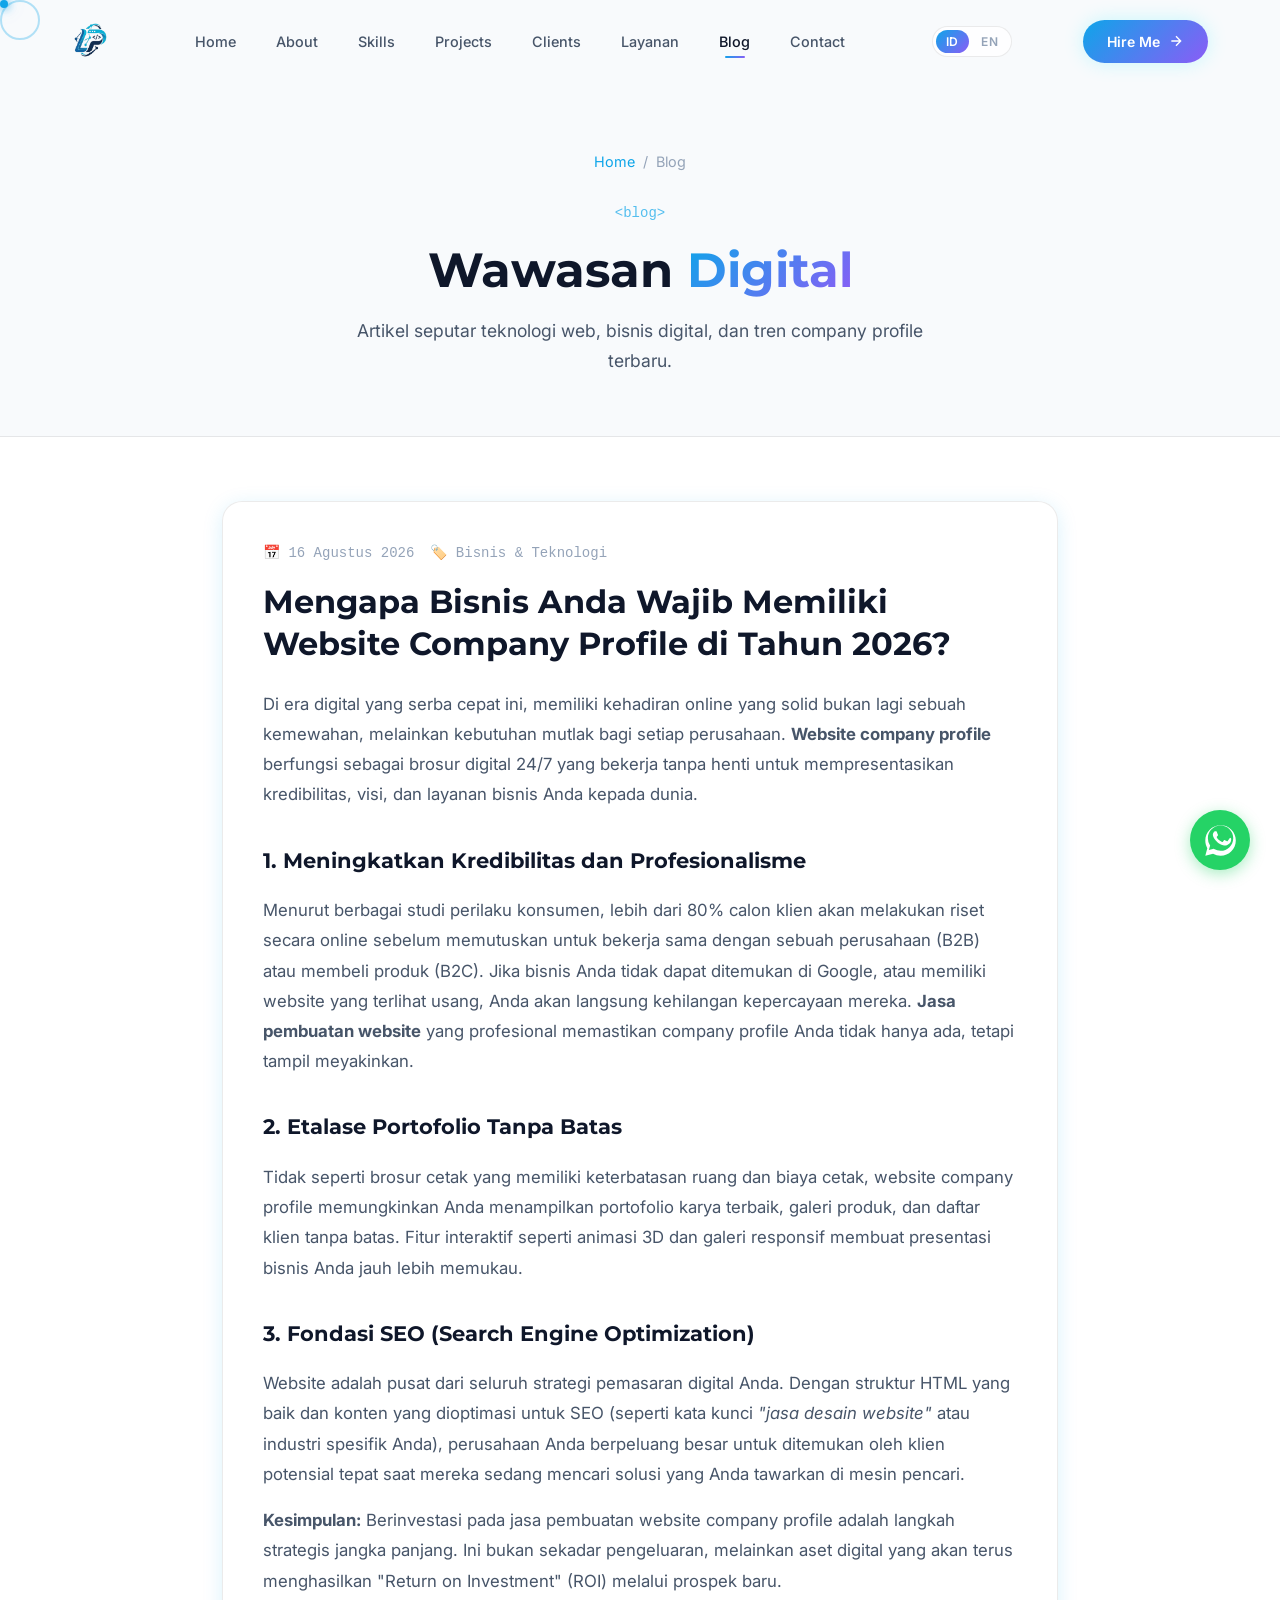
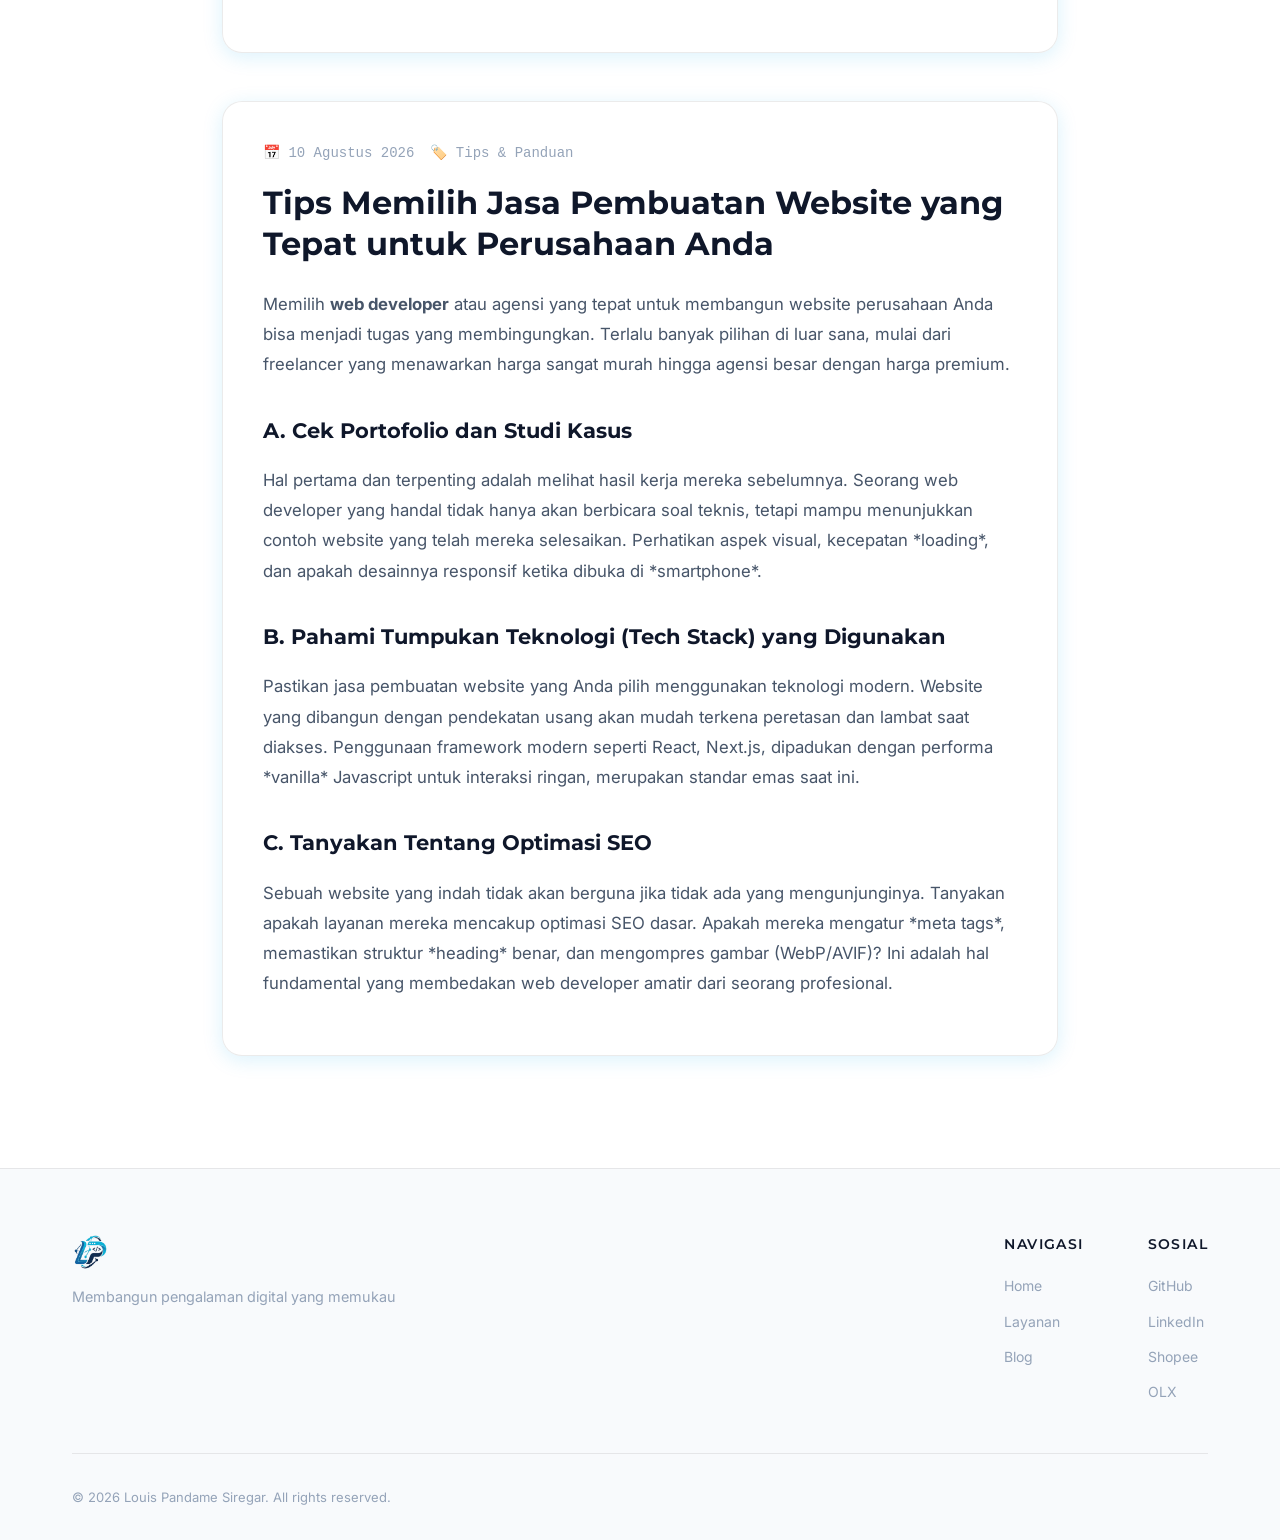
==== blog.html @ 5d928b59 "Add bilingual support (ID/EN) to blog page" ====
<!DOCTYPE html>
<html lang="id">
<head>
    <meta charset="UTF-8">
    <meta name="viewport" content="width=device-width, initial-scale=1.0">
    <title>Blog & Wawasan - Louis Pandame Siregar</title>
    <meta name="description" content="Kumpulan artikel, wawasan, dan panduan seputar jasa pembuatan website, desain company profile, dan pengembangan teknologi digital untuk bisnis Anda.">
    <meta name="keywords" content="blog pembuatan website, artikel web development, tips bikin company profile, jasa website profesional">
    <meta name="author" content="Louis Pandame Siregar">
    <meta name="robots" content="index, follow">

    <!-- Favicon -->
    <link rel="icon" type="image/webp" href="img/logo_louis.webp">

    <!-- Open Graph -->
    <meta property="og:title" content="Blog & Wawasan - Louis Pandame Siregar">
    <meta property="og:description" content="Kumpulan artikel, wawasan, dan panduan seputar jasa pembuatan website, desain company profile, dan pengembangan teknologi digital.">
    <meta property="og:type" content="website">
    <meta property="og:url" content="https://louispandamesiregar.github.io/_portfolio/blog.html">
    <meta property="og:image" content="https://louispandamesiregar.github.io/_portfolio/img/og-preview.jpg">
    <meta property="og:image:width" content="1200">
    <meta property="og:image:height" content="630">

    <!-- Twitter Card -->
    <meta name="twitter:card" content="summary_large_image">
    <meta name="twitter:title" content="Blog & Wawasan - Louis Pandame Siregar">
    <meta name="twitter:description" content="Kumpulan artikel, wawasan, dan panduan seputar jasa pembuatan website, desain company profile, dan pengembangan teknologi digital.">
    <meta name="twitter:image" content="https://louispandamesiregar.github.io/_portfolio/img/og-preview.jpg">

    <!-- Fonts -->
    <link rel="preconnect" href="https://fonts.googleapis.com">
    <link rel="preconnect" href="https://fonts.gstatic.com" crossorigin>
    <link href="https://fonts.googleapis.com/css2?family=Inter:wght@300;400;500;600;700&family=Montserrat:wght@400;500;600;700;800&display=swap" rel="stylesheet">

    <!-- CSS -->
    <link rel="stylesheet" href="css/style.css">
    <style>
        /* Specific Blog Styles to blend with the Light Mode */
        .blog-header {
            padding: 150px 0 60px;
            text-align: center;
            background: var(--bg-secondary);
            border-bottom: var(--border-subtle);
        }
        .blog-container {
            max-width: 900px;
            margin: 0 auto;
            padding: 4rem 2rem;
        }
        .article-card {
            background: var(--bg-card);
            border: var(--border-subtle);
            border-radius: var(--radius-lg);
            padding: 2.5rem;
            margin-bottom: 3rem;
            box-shadow: var(--glow-primary);
            transition: all var(--transition-normal);
        }
        .article-card:hover {
            transform: translateY(-5px);
            border-color: rgba(14, 165, 233, 0.3);
        }
        .article-meta {
            display: flex;
            gap: 1rem;
            font-size: 0.875rem;
            color: var(--text-muted);
            margin-bottom: 1rem;
            font-family: 'Courier New', monospace;
        }
        .article-title {
            font-family: var(--font-heading);
            font-size: 2rem;
            color: var(--text-primary);
            margin-bottom: 1.5rem;
            line-height: 1.3;
        }
        .article-content {
            color: var(--text-secondary);
            line-height: 1.8;
            font-size: 1.05rem;
        }
        .article-content h3 {
            color: var(--text-primary);
            font-family: var(--font-heading);
            margin: 2rem 0 1rem;
            font-size: 1.3rem;
        }
        .article-content p {
            margin-bottom: 1rem;
        }
        .breadcrumbs {
            font-size: 0.9rem;
            color: var(--text-muted);
            margin-bottom: 1.5rem;
            display: flex;
            align-items: center;
            gap: 0.5rem;
            justify-content: center;
        }
        .breadcrumbs a {
            color: var(--color-primary);
            text-decoration: none;
            transition: color 0.3s;
        }
        .breadcrumbs a:hover {
            color: var(--color-secondary);
        }
    </style>
</head>
<body>
    <!-- Custom Cursor -->
    <div class="cursor-dot" id="cursor-dot"></div>
    <div class="cursor-outline" id="cursor-outline"></div>

    <!-- Navigation -->
    <nav class="navbar" id="navbar">
        <div class="nav-container">
            <a href="index.html#hero" class="nav-logo" id="nav-logo">
                <img src="img/logo_louis.webp" alt="Louis Logo" class="site-logo">
            </a>

            <div class="nav-menu" id="nav-menu">
                <ul class="nav-list">
                    <li class="nav-item"><a href="index.html#hero" class="nav-link">Home</a></li>
                    <li class="nav-item"><a href="index.html#about" class="nav-link">About</a></li>
                    <li class="nav-item"><a href="index.html#skills" class="nav-link">Skills</a></li>
                    <li class="nav-item"><a href="index.html#projects" class="nav-link">Projects</a></li>
                    <li class="nav-item"><a href="index.html#clients" class="nav-link">Clients</a></li>
                    <li class="nav-item"><a href="index.html#services" class="nav-link" data-i18n="nav-services">Layanan</a></li>
                    <li class="nav-item"><a href="blog.html" class="nav-link active">Blog</a></li>
                    <li class="nav-item"><a href="index.html#contact" class="nav-link">Contact</a></li>
                </ul>
            </div>

            <div class="lang-toggle" id="lang-toggle">
                <button class="lang-btn active" data-lang="id">ID</button>
                <button class="lang-btn" data-lang="en">EN</button>
            </div>

            <a href="index.html#contact" class="nav-cta">
                <span data-i18n="nav-cta">Hire Me</span>
                <svg width="16" height="16" viewBox="0 0 24 24" fill="none" stroke="currentColor" stroke-width="2">
                    <path d="M5 12h14M12 5l7 7-7 7"></path>
                </svg>
            </a>

            <button class="nav-toggle" id="nav-toggle" aria-label="Toggle navigation menu">
                <span class="toggle-bar"></span>
                <span class="toggle-bar"></span>
                <span class="toggle-bar"></span>
            </button>
        </div>
    </nav>

    <!-- Blog Header -->
    <header class="blog-header">
        <div class="container">
            <div class="breadcrumbs">
                <a href="index.html">Home</a>
                <span>/</span>
                <span class="current">Blog</span>
            </div>
            <span class="section-tag">&lt;blog&gt;</span>
            <h1 class="section-title" data-i18n="blog-title">Wawasan <span class="gradient-text">Digital</span></h1>
            <p class="section-subtitle" data-i18n="blog-subtitle">Artikel seputar teknologi web, bisnis digital, dan tren company profile terbaru.</p>
        </div>
    </header>

    <!-- Blog Content -->
    <main class="blog-container">
        <!-- Article 1 -->
        <article class="article-card">
            <div class="article-meta">
                <span>📅 16 Agustus 2026</span>
                <span data-i18n="blog-meta-1-tag">🏷️ Bisnis & Teknologi</span>
            </div>
            <h2 class="article-title" data-i18n="blog-article-1-title">Mengapa Bisnis Anda Wajib Memiliki Website Company Profile di Tahun 2026?</h2>
            <div class="article-content">
                <p data-i18n="blog-a1-p1">Di era digital yang serba cepat ini, memiliki kehadiran online yang solid bukan lagi sebuah kemewahan, melainkan kebutuhan mutlak bagi setiap perusahaan. <strong>Website company profile</strong> berfungsi sebagai brosur digital 24/7 yang bekerja tanpa henti untuk mempresentasikan kredibilitas, visi, dan layanan bisnis Anda kepada dunia.</p>
                
                <h3 data-i18n="blog-a1-h1">1. Meningkatkan Kredibilitas dan Profesionalisme</h3>
                <p data-i18n="blog-a1-p2">Menurut berbagai studi perilaku konsumen, lebih dari 80% calon klien akan melakukan riset secara online sebelum memutuskan untuk bekerja sama dengan sebuah perusahaan (B2B) atau membeli produk (B2C). Jika bisnis Anda tidak dapat ditemukan di Google, atau memiliki website yang terlihat usang, Anda akan langsung kehilangan kepercayaan mereka. <strong>Jasa pembuatan website</strong> yang profesional memastikan company profile Anda tidak hanya ada, tetapi tampil meyakinkan.</p>
                
                <h3 data-i18n="blog-a1-h2">2. Etalase Portofolio Tanpa Batas</h3>
                <p data-i18n="blog-a1-p3">Tidak seperti brosur cetak yang memiliki keterbatasan ruang dan biaya cetak, website company profile memungkinkan Anda menampilkan portofolio karya terbaik, galeri produk, dan daftar klien tanpa batas. Fitur interaktif seperti animasi 3D dan galeri responsif membuat presentasi bisnis Anda jauh lebih memukau.</p>

                <h3 data-i18n="blog-a1-h3">3. Fondasi SEO (Search Engine Optimization)</h3>
                <p data-i18n="blog-a1-p4">Website adalah pusat dari seluruh strategi pemasaran digital Anda. Dengan struktur HTML yang baik dan konten yang dioptimasi untuk SEO (seperti kata kunci <em>"jasa desain website"</em> atau industri spesifik Anda), perusahaan Anda berpeluang besar untuk ditemukan oleh klien potensial tepat saat mereka sedang mencari solusi yang Anda tawarkan di mesin pencari.</p>
                
                <p data-i18n="blog-a1-conclusion"><strong>Kesimpulan:</strong> Berinvestasi pada jasa pembuatan website company profile adalah langkah strategis jangka panjang. Ini bukan sekadar pengeluaran, melainkan aset digital yang akan terus menghasilkan "Return on Investment" (ROI) melalui prospek baru.</p>
            </div>
        </article>

        <!-- Article 2 -->
        <article class="article-card">
            <div class="article-meta">
                <span>📅 10 Agustus 2026</span>
                <span data-i18n="blog-meta-2-tag">🏷️ Tips & Panduan</span>
            </div>
            <h2 class="article-title" data-i18n="blog-article-2-title">Tips Memilih Jasa Pembuatan Website yang Tepat untuk Perusahaan Anda</h2>
            <div class="article-content">
                <p data-i18n="blog-a2-p1">Memilih <strong>web developer</strong> atau agensi yang tepat untuk membangun website perusahaan Anda bisa menjadi tugas yang membingungkan. Terlalu banyak pilihan di luar sana, mulai dari freelancer yang menawarkan harga sangat murah hingga agensi besar dengan harga premium.</p>
                
                <h3 data-i18n="blog-a2-h1">A. Cek Portofolio dan Studi Kasus</h3>
                <p data-i18n="blog-a2-p2">Hal pertama dan terpenting adalah melihat hasil kerja mereka sebelumnya. Seorang web developer yang handal tidak hanya akan berbicara soal teknis, tetapi mampu menunjukkan contoh website yang telah mereka selesaikan. Perhatikan aspek visual, kecepatan *loading*, dan apakah desainnya responsif ketika dibuka di *smartphone*.</p>

                <h3 data-i18n="blog-a2-h2">B. Pahami Tumpukan Teknologi (Tech Stack) yang Digunakan</h3>
                <p data-i18n="blog-a2-p3">Pastikan jasa pembuatan website yang Anda pilih menggunakan teknologi modern. Website yang dibangun dengan pendekatan usang akan mudah terkena peretasan dan lambat saat diakses. Penggunaan framework modern seperti React, Next.js, dipadukan dengan performa *vanilla* Javascript untuk interaksi ringan, merupakan standar emas saat ini.</p>

                <h3 data-i18n="blog-a2-h3">C. Tanyakan Tentang Optimasi SEO</h3>
                <p data-i18n="blog-a2-p4">Sebuah website yang indah tidak akan berguna jika tidak ada yang mengunjunginya. Tanyakan apakah layanan mereka mencakup optimasi SEO dasar. Apakah mereka mengatur *meta tags*, memastikan struktur *heading* benar, dan mengompres gambar (WebP/AVIF)? Ini adalah hal fundamental yang membedakan web developer amatir dari seorang profesional.</p>
            </div>
        </article>
    </main>

    <!-- Footer -->
    <footer class="footer">
        <div class="container">
            <div class="footer-content">
                <div class="footer-brand">
                    <a href="index.html#hero" class="footer-logo">
                        <img src="img/logo_louis.webp" alt="Louis Logo" class="site-logo">
                    </a>
                    <p class="footer-tagline" data-i18n="footer-tagline">Membangun pengalaman digital yang memukau</p>
                </div>

                <div class="footer-links">
                    <div class="footer-col">
                        <h4 data-i18n="footer-nav">Navigasi</h4>
                        <ul>
                            <li><a href="index.html#hero">Home</a></li>
                            <li><a href="index.html#services" data-i18n="blog-footer-layanan">Layanan</a></li>
                            <li><a href="blog.html">Blog</a></li>
                        </ul>
                    </div>
                    <div class="footer-col">
                        <h4 data-i18n="footer-social">Sosial</h4>
                        <ul>
                            <li><a href="https://github.com/Louispandamesiregar" target="_blank">GitHub</a></li>
                            <li><a href="https://www.linkedin.com/in/louispandamesiregar" target="_blank">LinkedIn</a></li>
                            <li><a href="https://shopee.co.id/iskacollection" target="_blank">Shopee</a></li>
                            <li><a href="https://www.olx.co.id/item/jasa-pembuatan-website-custom-company-profile-profesional-iid-947584684" target="_blank">OLX</a></li>
                        </ul>
                    </div>
                </div>
            </div>

            <div class="footer-bottom">
                <p>&copy; 2026 Louis Pandame Siregar. All rights reserved.</p>
            </div>
        </div>
    </footer>

    <!-- Back to top -->
    <button class="back-to-top" id="back-to-top" aria-label="Back to top">
        <svg width="20" height="20" viewBox="0 0 24 24" fill="none" stroke="currentColor" stroke-width="2">
            <polyline points="18 15 12 9 6 15"/>
        </svg>
    </button>

    <!-- WhatsApp Floating Button -->
    <a href="https://wa.me/6285779991402" class="whatsapp-float" target="_blank" rel="noopener noreferrer" aria-label="Chat on WhatsApp">
        <svg viewBox="0 0 32 32" width="32" height="32" fill="currentColor">
            <path d="M16.05 2.1C8.36 2.1 2.1 8.35 2.1 16.05c0 2.45.64 4.84 1.84 6.95L2.1 29.9l7.06-1.85a13.88 13.88 0 006.89 1.83h.01c7.69 0 13.95-6.25 13.95-13.95 0-3.73-1.45-7.23-4.08-9.86A13.84 13.84 0 0016.05 2.1zm0 23.36h-.01a11.53 11.53 0 01-5.88-1.6l-.42-.25-4.37 1.14 1.16-4.26-.28-.44a11.56 11.56 0 01-1.78-6.19c0-6.38 5.2-11.58 11.58-11.58 3.09 0 6 1.2 8.19 3.4 2.19 2.18 3.4 5.08 3.4 8.18 0 6.38-5.2 11.58-11.58 11.58zm6.35-8.67c-.35-.17-2.06-1.02-2.38-1.13-.32-.12-.55-.17-.78.17-.23.35-.9 1.13-1.1 1.36-.2.23-.4.26-.75.09a9.5 9.5 0 01-2.8-1.73 10.5 10.5 0 01-1.93-2.4c-.2-.35-.02-.53.15-.7.15-.15.35-.4.53-.61.17-.2.23-.34.34-.58.12-.23.06-.43-.03-.6-.09-.17-.78-1.88-1.07-2.58-.28-.68-.56-.58-.78-.59h-.66c-.23 0-.6.09-.92.46-.32.35-1.22 1.19-1.22 2.9s1.25 3.36 1.42 3.59c.17.23 2.45 3.74 5.93 5.24 2.33 1 3.23 1.08 4.35.91 1.25-.2 4.02-1.64 4.58-3.23.56-1.59.56-2.95.4-3.23-.17-.28-.64-.46-.99-.63z"/>
        </svg>
    </a>

    <script src="js/i18n.js"></script>

    <!-- Script Minimalis untuk Navbar & Kursor -->
    <script>
        // Custom Cursor
        const dot = document.getElementById('cursor-dot');
        const outline = document.getElementById('cursor-outline');

        window.addEventListener('mousemove', (e) => {
            const posX = e.clientX;
            const posY = e.clientY;
            
            dot.style.transform = `translate(${posX - 4}px, ${posY - 4}px)`;
            
            outline.animate({
                left: `${posX - 20}px`,
                top: `${posY - 20}px`
            }, { duration: 500, fill: "forwards" });
        });

        // Navbar Scroll
        const navbar = document.getElementById('navbar');
        const backToTop = document.getElementById('back-to-top');
        
        window.addEventListener('scroll', () => {
            if (window.scrollY > 50) {
                navbar.classList.add('scrolled');
            } else {
                navbar.classList.remove('scrolled');
            }
            
            // Back to top visibility
            if (backToTop) {
                if (window.scrollY > 500) {
                    backToTop.classList.add('visible');
                } else {
                    backToTop.classList.remove('visible');
                }
            }
        });

        if (backToTop) {
            backToTop.addEventListener('click', () => {
                window.scrollTo({
                    top: 0,
                    behavior: 'smooth'
                });
            });
        }

        // Mobile toggle
        const navToggle = document.getElementById('nav-toggle');
        const navMenu = document.getElementById('nav-menu');
        
        if (navToggle && navMenu) {
            navToggle.addEventListener('click', () => {
                navToggle.classList.toggle('active');
                navMenu.classList.toggle('active');
            });
        }
    </script>
</body>
</html>
---- css/style.css ----
/* ==========================================
   PORTFOLIO 3D - Louis Pandame Siregar
   Design System & Global Styles
   ========================================== */

/* === CSS Variables (Design Tokens) === */
:root {
    /* Light Colors */
    --bg-primary: #ffffff;
    --bg-secondary: #f8fafc;
    --bg-tertiary: #f1f5f9;
    --bg-card: rgba(255, 255, 255, 0.8);
    --bg-glass: rgba(255, 255, 255, 0.6);

    --color-primary: #0ea5e9; /* Sky blue */
    --color-secondary: #8b5cf6; /* Violet */
    --color-accent: #db2777; /* Pink */
    --color-success: #10b981;

    --text-primary: #0f172a;
    --text-secondary: #475569;
    --text-muted: #94a3b8;

    --gradient-primary: linear-gradient(135deg, #0ea5e9, #8b5cf6);
    --gradient-accent: linear-gradient(135deg, #8b5cf6, #db2777);
    --gradient-full: linear-gradient(135deg, #0ea5e9, #8b5cf6, #db2777);
    --gradient-bg: radial-gradient(ellipse at 50% 0%, rgba(139, 92, 246, 0.05) 0%, transparent 60%);

    --glow-primary: 0 4px 20px rgba(14, 165, 233, 0.15);
    --glow-secondary: 0 4px 20px rgba(139, 92, 246, 0.15);
    --glow-accent: 0 4px 20px rgba(219, 39, 119, 0.15);

    /* Typography */
    --font-heading: 'Montserrat', sans-serif;
    --font-body: 'Inter', sans-serif;

    /* Spacing */
    --section-padding: 80px;
    --container-width: 1200px;

    /* Borders */
    --border-subtle: 1px solid rgba(0, 0, 0, 0.08);
    --border-glow: 1px solid rgba(14, 165, 233, 0.15);
    --radius-sm: 8px;
    --radius-md: 12px;
    --radius-lg: 20px;
    --radius-xl: 28px;

    /* Transitions */
    --transition-fast: 0.2s ease;
    --transition-normal: 0.3s ease;
    --transition-slow: 0.6s cubic-bezier(0.16, 1, 0.3, 1);

    /* Z-index */
    --z-loader: 9999;
    --z-cursor: 9998;
    --z-navbar: 1000;
    --z-back-to-top: 900;
}

/* === Reset & Base === */
*,
*::before,
*::after {
    margin: 0;
    padding: 0;
    box-sizing: border-box;
}

html {
    scroll-behavior: smooth;
    font-size: 16px;
    -webkit-font-smoothing: antialiased;
    -moz-osx-font-smoothing: grayscale;
}

body {
    font-family: var(--font-body);
    background: var(--bg-primary);
    color: var(--text-primary);
    line-height: 1.7;
    overflow-x: hidden;
    cursor: none;
}

a {
    text-decoration: none;
    color: inherit;
    cursor: none;
}

button {
    cursor: none;
    border: none;
    background: none;
    font-family: inherit;
}

img {
    max-width: 100%;
    height: auto;
    display: block;
}

ul {
    list-style: none;
}

::selection {
    background: rgba(14, 165, 233, 0.2);
    color: var(--text-primary);
}

/* === Custom Cursor === */
.cursor-dot {
    width: 8px;
    height: 8px;
    background: var(--color-primary);
    border-radius: 50%;
    position: fixed;
    top: 0;
    left: 0;
    pointer-events: none;
    z-index: var(--z-cursor);
    transition: transform 0.1s ease;
    box-shadow: 0 0 10px var(--color-primary), 0 0 20px rgba(14, 165, 233, 0.3);
}

.cursor-outline {
    width: 40px;
    height: 40px;
    border: 2px solid rgba(14, 165, 233, 0.3);
    border-radius: 50%;
    position: fixed;
    top: 0;
    left: 0;
    pointer-events: none;
    z-index: var(--z-cursor);
    transition: all 0.15s ease;
}

.cursor-outline.hover {
    width: 60px;
    height: 60px;
    border-color: var(--color-primary);
    background: rgba(14, 165, 233, 0.05);
}

/* === Loader === */
.loader {
    position: fixed;
    top: 0;
    left: 0;
    width: 100%;
    height: 100%;
    background: var(--bg-primary);
    display: flex;
    align-items: center;
    justify-content: center;
    z-index: var(--z-loader);
    transition: opacity 0.8s ease, visibility 0.8s ease;
}

.loader.hidden {
    opacity: 0;
    visibility: hidden;
}

.loader-content {
    text-align: center;
}

.loader-logo {
    font-family: var(--font-heading);
    font-size: 4rem;
    font-weight: 700;
    background: var(--gradient-primary);
    -webkit-background-clip: text;
    -webkit-text-fill-color: transparent;
    background-clip: text;
    margin-bottom: 2rem;
    animation: pulse-glow 2s ease-in-out infinite;
}

.loader-bar {
    width: 200px;
    height: 3px;
    background: rgba(255, 255, 255, 0.1);
    border-radius: 10px;
    overflow: hidden;
    margin: 0 auto 1rem;
}

.loader-bar-fill {
    height: 100%;
    background: var(--gradient-primary);
    border-radius: 10px;
    animation: loader-fill 2s ease-in-out forwards;
}

.loader-text {
    color: var(--text-muted);
    font-size: 0.875rem;
    letter-spacing: 0.1em;
    text-transform: uppercase;
}

@keyframes loader-fill {
    0% { width: 0%; }
    50% { width: 70%; }
    100% { width: 100%; }
}

@keyframes pulse-glow {
    0%, 100% { opacity: 1; filter: drop-shadow(0 0 10px rgba(14, 165, 233, 0.15)); }
    50% { opacity: 0.7; filter: drop-shadow(0 0 20px rgba(14, 165, 233, 0.3)); }
}

/* === Container === */
.container {
    max-width: var(--container-width);
    margin: 0 auto;
    padding: 0 2rem;
    position: relative;
    z-index: 2;
}

/* === Navigation === */
.navbar {
    position: fixed;
    top: 0;
    left: 0;
    width: 100%;
    z-index: var(--z-navbar);
    padding: 1.25rem 0;
    transition: all var(--transition-normal);
}

.navbar.scrolled {
    background: rgba(255, 255, 255, 0.85);
    backdrop-filter: blur(20px);
    -webkit-backdrop-filter: blur(20px);
    border-bottom: var(--border-subtle);
    padding: 0.75rem 0;
}

.nav-container {
    max-width: var(--container-width);
    margin: 0 auto;
    padding: 0 2rem;
    display: flex;
    align-items: center;
    justify-content: space-between;
}

.nav-logo {
    font-family: var(--font-heading);
    font-size: 1.5rem;
    font-weight: 700;
    display: flex;
    align-items: center;
    gap: 2px;
    z-index: 10;
}

.logo-text {
    color: var(--text-primary);
    transition: color var(--transition-fast);
}

.logo-dot {
    color: var(--color-primary);
    font-size: 2rem;
    line-height: 1;
}

.nav-logo:hover .logo-text {
    color: var(--color-primary);
}

.site-logo {
    height: 40px;
    width: auto;
    object-fit: contain;
    transition: transform var(--transition-fast);
}

.nav-logo:hover .site-logo, .footer-logo:hover .site-logo {
    transform: scale(1.05);
}

.nav-menu {
    display: flex;
    align-items: center;
}

.nav-list {
    display: flex;
    gap: 0.5rem;
}

.nav-link {
    padding: 0.5rem 1rem;
    font-size: 0.9rem;
    font-weight: 500;
    color: var(--text-secondary);
    transition: color var(--transition-fast);
    position: relative;
}

.nav-link::after {
    content: '';
    position: absolute;
    bottom: 0;
    left: 50%;
    transform: translateX(-50%);
    width: 0;
    height: 2px;
    background: var(--gradient-primary);
    border-radius: 2px;
    transition: width var(--transition-normal);
}

.nav-link:hover,
.nav-link.active {
    color: var(--text-primary);
}

.nav-link.active::after,
.nav-link:hover::after {
    width: 20px;
}

.nav-cta {
    display: flex;
    align-items: center;
    gap: 0.5rem;
    padding: 0.6rem 1.5rem;
    background: var(--gradient-primary);
    border-radius: var(--radius-xl);
    font-size: 0.875rem;
    font-weight: 600;
    color: var(--bg-primary);
    transition: all var(--transition-normal);
    box-shadow: 0 0 20px rgba(0, 240, 255, 0.2);
}

.nav-cta:hover {
    box-shadow: 0 0 30px rgba(0, 240, 255, 0.4);
    transform: translateY(-2px);
}

.nav-toggle {
    display: none;
    flex-direction: column;
    gap: 5px;
    z-index: 10;
    padding: 5px;
}

.toggle-bar {
    width: 28px;
    height: 3px;
    background: linear-gradient(to right, var(--color-primary), var(--color-secondary));
    border-radius: 3px;
    transition: all var(--transition-normal);
}

.nav-toggle.active .toggle-bar:nth-child(1) {
    transform: rotate(45deg) translate(5px, 5px);
}

.nav-toggle.active .toggle-bar:nth-child(2) {
    opacity: 0;
}

.nav-toggle.active .toggle-bar:nth-child(3) {
    transform: rotate(-45deg) translate(5px, -5px);
}

/* === Buttons === */
.btn {
    display: inline-flex;
    align-items: center;
    gap: 0.5rem;
    padding: 0.875rem 2rem;
    border-radius: var(--radius-xl);
    font-size: 0.9375rem;
    font-weight: 600;
    transition: all var(--transition-normal);
    position: relative;
    overflow: hidden;
}

.btn::before {
    content: '';
    position: absolute;
    top: 0;
    left: -100%;
    width: 100%;
    height: 100%;
    background: linear-gradient(90deg, transparent, rgba(255, 255, 255, 0.1), transparent);
    transition: left 0.5s ease;
}

.btn:hover::before {
    left: 100%;
}

.btn-primary {
    background: var(--gradient-primary);
    color: var(--bg-primary);
    box-shadow: 0 4px 20px rgba(0, 240, 255, 0.25);
}

.btn-primary:hover {
    box-shadow: 0 8px 30px rgba(0, 240, 255, 0.4);
    transform: translateY(-3px);
}

.btn-secondary {
    background: transparent;
    color: var(--text-primary);
    border: 1px solid rgba(255, 255, 255, 0.15);
}

.btn-secondary:hover {
    border-color: var(--color-primary);
    background: rgba(0, 240, 255, 0.05);
    transform: translateY(-3px);
}

.btn-ghost {
    display: inline-flex;
    align-items: center;
    gap: 0.5rem;
    padding: 0.875rem 2rem;
    border-radius: var(--radius-xl);
    font-size: 0.9375rem;
    font-weight: 600;
    color: var(--text-secondary);
    border: 1px solid rgba(255, 255, 255, 0.1);
    transition: all var(--transition-normal);
}

.btn-ghost:hover {
    color: var(--text-primary);
    border-color: rgba(255, 255, 255, 0.2);
    background: rgba(255, 255, 255, 0.05);
}

.btn-full {
    width: 100%;
    justify-content: center;
}

/* === Gradient Text === */
.gradient-text {
    background: var(--gradient-primary);
    -webkit-background-clip: text;
    -webkit-text-fill-color: transparent;
    background-clip: text;
}

/* === Language Toggle === */
.lang-toggle {
    display: flex;
    align-items: center;
    background: var(--bg-card);
    border: var(--border-subtle);
    border-radius: 20px;
    padding: 3px;
    gap: 2px;
}

.lang-btn {
    background: none;
    border: none;
    color: var(--text-muted);
    font-family: var(--font-body);
    font-size: 0.75rem;
    font-weight: 600;
    padding: 4px 10px;
    border-radius: 16px;
    cursor: pointer;
    transition: all 0.3s ease;
    letter-spacing: 0.05em;
}

.lang-btn:hover {
    color: var(--text-primary);
}

.lang-btn.active {
    background: var(--gradient-primary);
    color: #fff;
    -webkit-text-fill-color: #fff;
}

/* === Section Styles === */
.section {
    padding: var(--section-padding) 0;
    position: relative;
    overflow: hidden;
}

.section-header {
    text-align: center;
    margin-bottom: 3rem;
}

.section-tag {
    display: inline-block;
    font-family: 'Courier New', monospace;
    font-size: 0.875rem;
    color: var(--color-primary);
    margin-bottom: 1rem;
    opacity: 0.7;
}

.section-title {
    font-family: var(--font-heading);
    font-size: clamp(2rem, 4vw, 3rem);
    font-weight: 700;
    margin-bottom: 1rem;
    line-height: 1.2;
}

.section-subtitle {
    color: var(--text-secondary);
    font-size: 1.1rem;
    max-width: 600px;
    margin: 0 auto;
}

/* === Scroll Animation === */
.animate-on-scroll {
    opacity: 0;
    transform: translateY(40px);
    transition: opacity 0.8s cubic-bezier(0.16, 1, 0.3, 1),
                transform 0.8s cubic-bezier(0.16, 1, 0.3, 1);
}

.animate-on-scroll.visible {
    opacity: 1;
    transform: translateY(0);
}

/* ==========================================
   HERO SECTION
   ========================================== */
.hero {
    min-height: 100vh;
    display: flex;
    align-items: center;
    justify-content: center;
    position: relative;
    padding: 6rem 2rem 4rem;
    background: var(--bg-primary);
}

#hero-canvas {
    position: absolute;
    top: 0;
    left: 0;
    width: 100%;
    height: 100%;
    z-index: 1;
}

.hero-content {
    position: relative;
    z-index: 2;
    text-align: center;
    max-width: 800px;
}

.hero-badge {
    display: inline-flex;
    align-items: center;
    gap: 0.5rem;
    padding: 0.5rem 1.25rem;
    background: rgba(16, 185, 129, 0.1);
    border: 1px solid rgba(16, 185, 129, 0.2);
    border-radius: var(--radius-xl);
    font-size: 0.8125rem;
    font-weight: 500;
    color: var(--color-success);
    margin-bottom: 2rem;
}

.badge-dot {
    width: 8px;
    height: 8px;
    background: var(--color-success);
    border-radius: 50%;
    animation: dot-pulse 2s ease-in-out infinite;
}

@keyframes dot-pulse {
    0%, 100% { opacity: 1; box-shadow: 0 0 0 0 rgba(16, 185, 129, 0.4); }
    50% { opacity: 0.7; box-shadow: 0 0 0 8px rgba(16, 185, 129, 0); }
}

.hero-title {
    font-family: var(--font-heading);
    margin-bottom: 1.5rem;
}

.hero-greeting {
    display: block;
    font-size: clamp(1rem, 2vw, 1.25rem);
    font-weight: 400;
    color: var(--text-secondary);
    margin-bottom: 0.5rem;
    letter-spacing: 0.05em;
}

.hero-name {
    display: block;
    font-size: clamp(2.5rem, 6vw, 4.5rem);
    font-weight: 700;
    line-height: 1.1;
    background: var(--gradient-full);
    -webkit-background-clip: text;
    -webkit-text-fill-color: transparent;
    background-clip: text;
    background-size: 200% 200%;
    animation: gradient-shift 5s ease infinite;
}

@keyframes gradient-shift {
    0% { background-position: 0% 50%; }
    50% { background-position: 100% 50%; }
    100% { background-position: 0% 50%; }
}

.hero-role {
    display: flex;
    align-items: center;
    justify-content: center;
    gap: 0.5rem;
    font-family: 'Courier New', monospace;
    font-size: 1.1rem;
    margin-bottom: 1.5rem;
    color: var(--text-secondary);
}

.role-prefix,
.role-suffix {
    color: var(--color-primary);
    opacity: 0.5;
}

.typing-text {
    color: var(--color-primary);
    min-width: 1ch;
}

.typing-cursor {
    color: var(--color-primary);
    animation: blink 1s step-end infinite;
}

@keyframes blink {
    0%, 50% { opacity: 1; }
    51%, 100% { opacity: 0; }
}

.hero-description {
    color: var(--text-secondary);
    font-size: 1.1rem;
    max-width: 550px;
    margin: 0 auto 2.5rem;
    line-height: 1.8;
}

.hero-cta {
    display: flex;
    gap: 1rem;
    justify-content: center;
    flex-wrap: wrap;
    margin-bottom: 3rem;
}

.hero-stats {
    display: flex;
    align-items: center;
    justify-content: center;
    gap: 2rem;
}

.stat-item {
    text-align: center;
}

.stat-number {
    display: block;
    font-family: var(--font-heading);
    font-size: 2rem;
    font-weight: 700;
    color: var(--text-primary);
}

.stat-number::after {
    content: '+';
    color: var(--color-primary);
}

.stat-label {
    font-size: 0.8125rem;
    color: var(--text-muted);
    text-transform: uppercase;
    letter-spacing: 0.1em;
}

.stat-divider {
    width: 1px;
    height: 40px;
    background: rgba(255, 255, 255, 0.1);
}

/* Scroll Indicator */
.scroll-indicator {
    position: absolute;
    bottom: 2rem;
    left: 50%;
    transform: translateX(-50%);
    display: flex;
    flex-direction: column;
    align-items: center;
    gap: 0.5rem;
    z-index: 2;
    animation: float-bounce 3s ease-in-out infinite;
}

.mouse {
    width: 24px;
    height: 38px;
    border: 2px solid rgba(255, 255, 255, 0.3);
    border-radius: 12px;
    display: flex;
    justify-content: center;
    padding-top: 6px;
}

.mouse-wheel {
    width: 3px;
    height: 8px;
    background: var(--color-primary);
    border-radius: 2px;
    animation: scroll-wheel 2s ease-in-out infinite;
}

@keyframes scroll-wheel {
    0%, 100% { transform: translateY(0); opacity: 1; }
    50% { transform: translateY(8px); opacity: 0; }
}

.scroll-indicator span {
    font-size: 0.7rem;
    color: var(--text-muted);
    text-transform: uppercase;
    letter-spacing: 0.2em;
}

@keyframes float-bounce {
    0%, 100% { transform: translateX(-50%) translateY(0); }
    50% { transform: translateX(-50%) translateY(10px); }
}

/* ==========================================
   ABOUT SECTION
   ========================================== */
.about {
    background: var(--bg-primary);
    background-image: var(--gradient-bg);
}

.about-grid {
    display: grid;
    grid-template-columns: 1fr 1.5fr;
    gap: 4rem;
    align-items: center;
}

.image-wrapper {
    position: relative;
    max-width: 350px;
    margin: 0 auto;
}

.image-frame {
    position: relative;
    border-radius: var(--radius-lg);
    overflow: hidden;
    border: var(--border-glow);
    box-shadow: var(--glow-primary);
    z-index: 2;
}

.image-frame img {
    width: 100%;
    height: auto;
    display: block;
    transition: transform 0.5s ease;
}

.image-frame:hover img {
    transform: scale(1.05);
}

.image-decoration {
    position: absolute;
    top: -10px;
    right: -10px;
    width: 100%;
    height: 100%;
    border: 2px solid var(--color-secondary);
    border-radius: var(--radius-lg);
    opacity: 0.3;
    z-index: 1;
}

.image-dots {
    position: absolute;
    bottom: -20px;
    left: -20px;
    width: 80px;
    height: 80px;
    background-image: radial-gradient(circle, var(--color-primary) 1px, transparent 1px);
    background-size: 8px 8px;
    opacity: 0.3;
    z-index: 0;
}

.about-heading {
    font-family: var(--font-heading);
    font-size: 1.75rem;
    font-weight: 700;
    margin-bottom: 1.5rem;
}

.about-text p {
    color: var(--text-secondary);
    margin-bottom: 1rem;
    line-height: 1.8;
}

.about-text strong {
    color: var(--text-primary);
}

.about-info-grid {
    display: grid;
    grid-template-columns: 1fr 1fr;
    gap: 1rem;
    margin: 2rem 0;
}

.info-item {
    display: flex;
    align-items: flex-start;
    gap: 0.75rem;
    padding: 1rem;
    background: var(--bg-card);
    border: var(--border-subtle);
    border-radius: var(--radius-md);
    transition: all var(--transition-normal);
}

.info-item:hover {
    border-color: rgba(0, 240, 255, 0.15);
    background: rgba(0, 240, 255, 0.03);
}

.info-icon {
    font-size: 1.25rem;
}

.info-label {
    display: block;
    font-size: 0.75rem;
    color: var(--text-muted);
    text-transform: uppercase;
    letter-spacing: 0.05em;
    margin-bottom: 2px;
}

.info-value {
    display: block;
    font-size: 0.875rem;
    font-weight: 500;
    color: var(--text-primary);
}

.about-actions {
    display: flex;
    gap: 1rem;
    flex-wrap: wrap;
}

/* Floating Shapes Background */
.section-bg-decoration {
    position: absolute;
    top: 0;
    left: 0;
    width: 100%;
    height: 100%;
    pointer-events: none;
    overflow: hidden;
    z-index: 0;
}

.floating-shape {
    position: absolute;
    border: 1px solid rgba(139, 92, 246, 0.1);
    border-radius: 50%;
    animation: float-rotate 20s linear infinite;
}

.shape-1 {
    width: 300px;
    height: 300px;
    top: 10%;
    right: -100px;
    animation-duration: 25s;
}

.shape-2 {
    width: 200px;
    height: 200px;
    bottom: 20%;
    left: -50px;
    animation-duration: 18s;
    animation-direction: reverse;
    border-color: rgba(0, 240, 255, 0.08);
}

.shape-3 {
    width: 150px;
    height: 150px;
    top: 40%;
    right: 20%;
    animation-duration: 22s;
    border-color: rgba(244, 114, 182, 0.08);
}

@keyframes float-rotate {
    0% { transform: rotate(0deg) translateY(0); }
    33% { transform: rotate(120deg) translateY(20px); }
    66% { transform: rotate(240deg) translateY(-20px); }
    100% { transform: rotate(360deg) translateY(0); }
}

/* ==========================================
   SKILLS SECTION
   ========================================== */
.skills {
    background: var(--bg-secondary);
}

.skills-grid {
    display: grid;
    grid-template-columns: repeat(3, 1fr);
    gap: 2rem;
    margin-bottom: 4rem;
}

.skill-category {
    background: var(--bg-card);
    border: var(--border-subtle);
    border-radius: var(--radius-lg);
    padding: 2rem;
    transition: all var(--transition-normal);
    position: relative;
    overflow: hidden;
}

.skill-category::before {
    content: '';
    position: absolute;
    top: 0;
    left: 0;
    right: 0;
    height: 2px;
    background: var(--gradient-primary);
    opacity: 0;
    transition: opacity var(--transition-normal);
}

.skill-category:hover {
    border-color: rgba(0, 240, 255, 0.15);
    transform: translateY(-5px);
    box-shadow: 0 20px 40px rgba(0, 0, 0, 0.3);
}

.skill-category:hover::before {
    opacity: 1;
}

.skill-category-header {
    display: flex;
    align-items: center;
    gap: 1rem;
    margin-bottom: 1.5rem;
}

.skill-icon-wrapper {
    width: 52px;
    height: 52px;
    display: flex;
    align-items: center;
    justify-content: center;
    background: rgba(0, 240, 255, 0.05);
    border: 1px solid rgba(0, 240, 255, 0.1);
    border-radius: var(--radius-md);
}

.skill-category h3 {
    font-family: var(--font-heading);
    font-size: 1.125rem;
    font-weight: 600;
}

.skill-items {
    display: flex;
    flex-direction: column;
    gap: 1.25rem;
}

.skill-item {
    display: flex;
    flex-direction: column;
    gap: 0.5rem;
}

.skill-info {
    display: flex;
    justify-content: space-between;
    align-items: center;
}

.skill-name {
    font-size: 0.875rem;
    color: var(--text-secondary);
}

.skill-percent {
    font-size: 0.8125rem;
    font-weight: 600;
    color: var(--color-primary);
}

.skill-bar {
    height: 4px;
    background: rgba(255, 255, 255, 0.06);
    border-radius: 4px;
    overflow: hidden;
}

.skill-bar-fill {
    height: 100%;
    background: var(--gradient-primary);
    border-radius: 4px;
    width: 0;
    transition: width 1.5s cubic-bezier(0.16, 1, 0.3, 1);
}

/* Tech Stack Icons */
.tech-stack {
    text-align: center;
}

.tech-stack-title {
    font-family: var(--font-heading);
    font-size: 1.125rem;
    color: var(--text-muted);
    margin-bottom: 2rem;
    text-transform: uppercase;
    letter-spacing: 0.15em;
    font-weight: 500;
}

.tech-icons {
    display: flex;
    justify-content: center;
    gap: 2rem;
    flex-wrap: wrap;
}

.tech-icon {
    width: 52px;
    height: 52px;
    display: flex;
    align-items: center;
    justify-content: center;
    padding: 10px;
    background: var(--bg-card);
    border: var(--border-subtle);
    border-radius: var(--radius-md);
    transition: all var(--transition-normal);
    position: relative;
}

.tech-icon:hover {
    transform: translateY(-5px);
    border-color: rgba(0, 240, 255, 0.2);
    box-shadow: var(--glow-primary);
}

.tech-icon svg {
    width: 32px;
    height: 32px;
}

.tech-icon[data-tooltip]:hover::after {
    content: attr(data-tooltip);
    position: absolute;
    top: -35px;
    left: 50%;
    transform: translateX(-50%);
    background: var(--bg-tertiary);
    color: var(--text-primary);
    padding: 4px 10px;
    border-radius: 6px;
    font-size: 0.75rem;
    white-space: nowrap;
    border: var(--border-subtle);
}

/* ==========================================
   SERVICES SECTION
   ========================================== */
.services {
    background: var(--bg-secondary);
}

.services-grid {
    display: grid;
    grid-template-columns: repeat(auto-fit, minmax(300px, 1fr));
    gap: 2rem;
}

.service-card {
    background: var(--bg-card);
    border: var(--border-subtle);
    border-radius: var(--radius-lg);
    padding: 2.5rem;
    transition: all var(--transition-normal);
    position: relative;
    overflow: hidden;
}

.service-card:hover {
    border-color: rgba(14, 165, 233, 0.2);
    transform: translateY(-5px);
    box-shadow: var(--glow-primary);
}

.service-icon {
    width: 64px;
    height: 64px;
    display: flex;
    align-items: center;
    justify-content: center;
    background: rgba(14, 165, 233, 0.1);
    color: var(--color-primary);
    border-radius: var(--radius-md);
    margin-bottom: 1.5rem;
}

.service-title {
    font-family: var(--font-heading);
    font-size: 1.25rem;
    font-weight: 600;
    margin-bottom: 1rem;
    color: var(--text-primary);
}

.service-description {
    color: var(--text-secondary);
    line-height: 1.7;
}

/* Pricing */
.pricing-header {
    text-align: center;
    margin-top: 4rem;
    margin-bottom: 2.5rem;
}

.pricing-title {
    font-family: var(--font-heading);
    font-size: 1.75rem;
    font-weight: 700;
    margin-bottom: 0.75rem;
    color: var(--text-primary);
}

.pricing-subtitle {
    color: var(--text-secondary);
    font-size: 1rem;
}

.pricing-grid {
    display: grid;
    grid-template-columns: repeat(auto-fit, minmax(290px, 1fr));
    gap: 1.75rem;
    align-items: start;
    padding-top: 1.5rem;
}

.pricing-card {
    background: var(--bg-card);
    border: var(--border-subtle);
    border-radius: var(--radius-lg);
    padding: 2rem;
    position: relative;
    transition: all var(--transition-normal);
}

.pricing-card:hover {
    transform: translateY(-6px);
    box-shadow: var(--glow-primary);
    border-color: rgba(14, 165, 233, 0.2);
}

.pricing-card.featured {
    background: linear-gradient(135deg, rgba(14, 165, 233, 0.05), rgba(124, 58, 237, 0.05));
    border: 2px solid rgba(14, 165, 233, 0.35);
    transform: scale(1.03);
    margin-top: 20px;
    overflow: visible !important;
}

.pricing-card.featured:hover {
    transform: scale(1.03) translateY(-6px);
    box-shadow: 0 20px 50px rgba(14, 165, 233, 0.2);
}

.pricing-popular-badge {
    position: absolute;
    top: -14px;
    left: 50%;
    transform: translateX(-50%);
    background: var(--gradient-primary);
    color: #fff;
    font-size: 0.75rem;
    font-weight: 700;
    padding: 4px 18px;
    border-radius: 999px;
    white-space: nowrap;
    letter-spacing: 0.03em;
}

.pricing-badge {
    font-family: var(--font-heading);
    font-size: 1rem;
    font-weight: 700;
    text-transform: uppercase;
    letter-spacing: 0.08em;
    color: var(--color-primary);
    margin-bottom: 1rem;
}

.pricing-price {
    display: flex;
    align-items: baseline;
    gap: 4px;
    margin-bottom: 0.75rem;
}

.price-currency {
    font-size: 1rem;
    font-weight: 600;
    color: var(--text-secondary);
}

.price-amount {
    font-family: var(--font-heading);
    font-size: 2.25rem;
    font-weight: 800;
    color: var(--text-primary);
    line-height: 1;
}

.price-range {
    font-size: 1rem;
    color: var(--text-secondary);
    font-weight: 500;
}

.pricing-desc {
    color: var(--text-secondary);
    font-size: 0.9rem;
    line-height: 1.6;
    margin-bottom: 1.5rem;
    min-height: 48px;
}

.pricing-features {
    list-style: none;
    display: flex;
    flex-direction: column;
    gap: 0.75rem;
    margin-bottom: 2rem;
}

.pricing-features li {
    display: flex;
    align-items: center;
    gap: 0.6rem;
    font-size: 0.9rem;
    color: var(--text-secondary);
}

.pricing-features li svg {
    flex-shrink: 0;
    color: var(--color-primary);
}

.pricing-btn {
    width: 100%;
    justify-content: center;
    text-align: center;
}

.pricing-note {
    text-align: center;
    margin-top: 2rem;
    font-size: 0.85rem;
    color: var(--text-muted);
    font-style: italic;
}


.projects {
    background: var(--bg-primary);
    background-image: var(--gradient-bg);
}

.projects-grid {
    display: grid;
    grid-template-columns: repeat(2, 1fr);
    gap: 2rem;
}

.project-card {
    background: var(--bg-card);
    border: var(--border-subtle);
    border-radius: var(--radius-lg);
    overflow: hidden;
    transition: all var(--transition-normal);
    position: relative;
}

.project-card:hover {
    border-color: rgba(0, 240, 255, 0.15);
    transform: translateY(-5px);
    box-shadow: 0 20px 50px rgba(0, 0, 0, 0.4);
}

.project-card.featured {
    grid-column: span 2;
}

.project-card.featured .project-image {
    height: 400px;
}

.project-image {
    position: relative;
    height: 240px;
    overflow: hidden;
}

.project-image img {
    width: 100%;
    height: 100%;
    object-fit: cover;
    transition: transform 0.5s ease;
}

.project-card:hover .project-image img {
    transform: scale(1.05);
}

.project-overlay {
    position: absolute;
    top: 0;
    left: 0;
    width: 100%;
    height: 100%;
    background: rgba(10, 10, 15, 0.7);
    backdrop-filter: blur(4px);
    display: flex;
    align-items: center;
    justify-content: center;
    opacity: 0;
    transition: opacity var(--transition-normal);
}

.project-card:hover .project-overlay {
    opacity: 1;
}

.project-links {
    display: flex;
    gap: 1rem;
}

.project-link {
    width: 48px;
    height: 48px;
    display: flex;
    align-items: center;
    justify-content: center;
    background: rgba(255, 255, 255, 0.1);
    border: 1px solid rgba(255, 255, 255, 0.2);
    border-radius: 50%;
    color: #fff;
    transition: all var(--transition-normal);
    transform: translateY(20px);
    opacity: 0;
}

.project-card:hover .project-link {
    transform: translateY(0);
    opacity: 1;
}

.project-card:hover .project-link:nth-child(2) {
    transition-delay: 0.1s;
}

.project-link:hover {
    background: var(--color-primary);
    border-color: var(--color-primary);
    color: var(--bg-primary);
}

.project-badge {
    position: absolute;
    top: 1rem;
    left: 1rem;
    display: flex;
    align-items: center;
    gap: 0.4rem;
    padding: 0.35rem 0.75rem;
    background: rgba(10, 10, 15, 0.7);
    backdrop-filter: blur(8px);
    border-radius: var(--radius-xl);
    font-size: 0.75rem;
    font-weight: 500;
    color: var(--color-primary);
    border: 1px solid rgba(0, 240, 255, 0.2);
}

.badge-live {
    width: 6px;
    height: 6px;
    background: var(--color-success);
    border-radius: 50%;
    animation: dot-pulse 2s ease-in-out infinite;
}

.project-info {
    padding: 1.5rem;
}

.project-title {
    font-family: var(--font-heading);
    font-size: 1.25rem;
    font-weight: 600;
    margin-bottom: 0.75rem;
}

.project-description {
    color: var(--text-secondary);
    font-size: 0.9rem;
    line-height: 1.6;
    margin-bottom: 1rem;
}

.project-tags {
    display: flex;
    gap: 0.5rem;
    flex-wrap: wrap;
}

.tag {
    padding: 0.25rem 0.75rem;
    background: rgba(139, 92, 246, 0.1);
    border: 1px solid rgba(139, 92, 246, 0.15);
    border-radius: var(--radius-xl);
    font-size: 0.75rem;
    color: var(--color-secondary);
    font-weight: 500;
}

/* ==========================================
   CLIENTS SECTION
   ========================================== */
.clients {
    background: var(--bg-secondary);
}

.clients-showcase {
    max-width: 800px;
    margin: 0 auto 4rem;
}

.client-card {
    background: var(--bg-card);
    border: var(--border-subtle);
    border-radius: var(--radius-lg);
    padding: 2.5rem;
    transition: all var(--transition-normal);
    position: relative;
    overflow: hidden;
}

.client-card::before {
    content: '';
    position: absolute;
    top: 0;
    left: 0;
    right: 0;
    height: 3px;
    background: var(--gradient-primary);
}

.client-card:hover {
    border-color: rgba(0, 240, 255, 0.15);
    box-shadow: 0 20px 50px rgba(0, 0, 0, 0.3);
}

.client-header {
    display: flex;
    align-items: center;
    gap: 1.25rem;
    margin-bottom: 1.5rem;
}

.client-logo-wrap {
    width: 56px;
    height: 56px;
    display: flex;
    align-items: center;
    justify-content: center;
    background: rgba(0, 240, 255, 0.05);
    border: 1px solid rgba(0, 240, 255, 0.1);
    border-radius: var(--radius-md);
    overflow: hidden;
}

.client-logo {
    width: 40px;
    height: 40px;
    object-fit: contain;
}

.client-logo-fallback {
    font-family: var(--font-heading);
    font-size: 1.25rem;
    font-weight: 700;
    background: var(--gradient-primary);
    -webkit-background-clip: text;
    -webkit-text-fill-color: transparent;
    background-clip: text;
}

.client-name {
    font-family: var(--font-heading);
    font-size: 1.35rem;
    font-weight: 600;
}

.client-type {
    font-size: 0.875rem;
    color: var(--text-muted);
}

.client-description {
    color: var(--text-secondary);
    line-height: 1.8;
    margin-bottom: 1.5rem;
}

.client-deliverables {
    display: flex;
    flex-wrap: wrap;
    gap: 0.5rem;
    margin-bottom: 1.5rem;
}

.deliverable {
    padding: 0.3rem 0.8rem;
    background: rgba(0, 240, 255, 0.05);
    border: 1px solid rgba(0, 240, 255, 0.1);
    border-radius: var(--radius-xl);
    font-size: 0.8125rem;
    color: var(--color-primary);
}

.client-link {
    display: inline-flex;
    align-items: center;
    gap: 0.5rem;
    color: var(--color-primary);
    font-weight: 600;
    font-size: 0.9375rem;
    transition: all var(--transition-normal);
}

.client-link:hover {
    gap: 0.75rem;
}

/* Marquee */
.trust-section {
    text-align: center;
}

.trust-label {
    font-size: 0.8125rem;
    color: var(--text-muted);
    text-transform: uppercase;
    letter-spacing: 0.15em;
    margin-bottom: 1.5rem;
}

.marquee-container {
    overflow: hidden;
    mask-image: linear-gradient(to right, transparent, black 10%, black 90%, transparent);
    -webkit-mask-image: linear-gradient(to right, transparent, black 10%, black 90%, transparent);
}

.marquee-track {
    display: flex;
    gap: 3rem;
    animation: marquee 30s linear infinite;
    width: max-content;
}

.marquee-item {
    font-size: 1rem;
    color: var(--text-muted);
    white-space: nowrap;
    font-weight: 500;
}

@keyframes marquee {
    0% { transform: translateX(0); }
    100% { transform: translateX(-50%); }
}

/* ==========================================
   CONTACT SECTION
   ========================================== */
.contact {
    background: var(--bg-primary);
    background-image: var(--gradient-bg);
    position: relative;
}

#globe-canvas {
    position: absolute;
    top: 0;
    left: 0;
    width: 100%;
    height: 100%;
    z-index: 1;
    opacity: 0.3;
}

.contact-grid {
    display: grid;
    grid-template-columns: 1fr 1fr;
    gap: 4rem;
}

.contact-heading {
    font-family: var(--font-heading);
    font-size: 1.75rem;
    font-weight: 700;
    margin-bottom: 1rem;
}

.contact-text {
    color: var(--text-secondary);
    line-height: 1.8;
    margin-bottom: 2rem;
}

.contact-methods {
    display: flex;
    flex-direction: column;
    gap: 1rem;
}

.contact-method {
    display: flex;
    align-items: center;
    gap: 1rem;
    padding: 1rem 1.25rem;
    background: var(--bg-card);
    border: var(--border-subtle);
    border-radius: var(--radius-md);
    transition: all var(--transition-normal);
}

.contact-method:hover {
    border-color: rgba(0, 240, 255, 0.15);
    background: rgba(0, 240, 255, 0.03);
    transform: translateX(5px);
}

.method-icon {
    width: 44px;
    height: 44px;
    display: flex;
    align-items: center;
    justify-content: center;
    background: rgba(0, 240, 255, 0.05);
    border-radius: var(--radius-sm);
    color: var(--color-primary);
    flex-shrink: 0;
}

.method-label {
    display: block;
    font-size: 0.75rem;
    color: var(--text-muted);
    text-transform: uppercase;
    letter-spacing: 0.05em;
}

.method-value {
    display: block;
    font-size: 0.9rem;
    font-weight: 500;
    color: var(--text-primary);
}

/* Contact Form */
.contact-form-wrapper {
    position: relative;
}

.contact-form {
    background: var(--bg-card);
    border: var(--border-subtle);
    border-radius: var(--radius-lg);
    padding: 2.5rem;
    backdrop-filter: blur(10px);
}

.form-group {
    margin-bottom: 1.25rem;
}

.form-label {
    display: block;
    font-size: 0.875rem;
    font-weight: 500;
    color: var(--text-secondary);
    margin-bottom: 0.5rem;
}

.form-input {
    width: 100%;
    padding: 0.875rem 1rem;
    background: rgba(255, 255, 255, 0.03);
    border: 1px solid rgba(255, 255, 255, 0.1);
    border-radius: var(--radius-sm);
    color: var(--text-primary);
    font-family: var(--font-body);
    font-size: 0.9375rem;
    transition: all var(--transition-normal);
    outline: none;
}

.form-input::placeholder {
    color: var(--text-muted);
}

.form-input:focus {
    border-color: var(--color-primary);
    box-shadow: 0 0 0 3px rgba(0, 240, 255, 0.1);
    background: rgba(0, 240, 255, 0.02);
}

.form-textarea {
    resize: vertical;
    min-height: 120px;
}

/* ==========================================
   FOOTER
   ========================================== */
.footer {
    background: var(--bg-secondary);
    padding: 4rem 0 2rem;
    border-top: var(--border-subtle);
    position: relative;
}

.footer-content {
    display: flex;
    justify-content: space-between;
    align-items: flex-start;
    margin-bottom: 3rem;
}

.footer-logo {
    font-family: var(--font-heading);
    font-size: 1.5rem;
    font-weight: 700;
    display: flex;
    align-items: center;
    gap: 2px;
    margin-bottom: 0.75rem;
}

.footer-tagline {
    color: var(--text-muted);
    font-size: 0.9rem;
}

.footer-links {
    display: flex;
    gap: 4rem;
}

.footer-col h4 {
    font-family: var(--font-heading);
    font-size: 0.875rem;
    font-weight: 600;
    color: var(--text-primary);
    margin-bottom: 1rem;
    text-transform: uppercase;
    letter-spacing: 0.1em;
}

.footer-col ul {
    display: flex;
    flex-direction: column;
    gap: 0.5rem;
}

.footer-col a {
    color: var(--text-muted);
    font-size: 0.875rem;
    transition: color var(--transition-fast);
}

.footer-col a:hover {
    color: var(--color-primary);
}

.footer-bottom {
    display: flex;
    justify-content: space-between;
    align-items: center;
    padding-top: 2rem;
    border-top: var(--border-subtle);
    font-size: 0.8125rem;
    color: var(--text-muted);
}

.footer-credit {
    color: var(--text-muted);
}

/* Back to Top */
.back-to-top {
    position: fixed;
    bottom: 110px;
    right: 2rem;
    width: 44px;
    height: 44px;
    display: flex;
    align-items: center;
    justify-content: center;
    background: var(--bg-card);
    border: var(--border-subtle);
    border-radius: 50%;
    color: var(--color-primary);
    z-index: var(--z-back-to-top);
    opacity: 0;
    visibility: hidden;
    transform: translateY(20px);
    transition: all var(--transition-normal);
}

.back-to-top.visible {
    opacity: 1;
    visibility: visible;
    transform: translateY(0);
}

.back-to-top:hover {
    background: rgba(0, 240, 255, 0.1);
    border-color: rgba(0, 240, 255, 0.3);
    transform: translateY(-3px);
}

/* ==========================================
   RESPONSIVE DESIGN
   ========================================== */
@media (max-width: 1024px) {
    .skills-grid {
        grid-template-columns: repeat(2, 1fr);
    }

    .about-grid {
        grid-template-columns: 1fr;
        gap: 3rem;
    }

    .contact-grid {
        grid-template-columns: 1fr;
        gap: 3rem;
    }
}

@media (max-width: 768px) {
    :root {
        --section-padding: 30px;
    }

    body {
        cursor: auto;
    }

    .cursor-dot,
    .cursor-outline {
        display: none;
    }

    /* Mobile Navigation */
    .nav-toggle {
        display: flex;
    }

    .nav-menu {
        position: fixed;
        top: 0;
        right: -100%;
        width: 70%;
        max-width: 320px;
        height: 100vh;
        background: rgba(12, 12, 18, 0.98);
        backdrop-filter: blur(20px);
        -webkit-backdrop-filter: blur(20px);
        padding: 5rem 2rem 2rem;
        transition: right var(--transition-slow);
        border-left: var(--border-subtle);
    }

    .nav-menu.active {
        right: 0;
    }

    .nav-list {
        flex-direction: column;
        gap: 0.25rem;
    }

    .nav-link {
        display: block;
        padding: 0.875rem 1rem;
        font-size: 1.1rem;
        border-radius: var(--radius-sm);
    }

    .nav-link:hover {
        background: rgba(255, 255, 255, 0.03);
    }

    .nav-link::after {
        display: none;
    }

    .nav-cta {
        display: none;
    }

    /* Hero */
    .hero-stats {
        gap: 1.5rem;
    }

    .stat-number {
        font-size: 1.5rem;
    }

    .hero-description {
        font-size: 1rem;
    }

    /* Skills */
    .skills-grid {
        grid-template-columns: 1fr;
    }

    /* Projects */
    .projects-grid {
        grid-template-columns: 1fr;
    }

    .project-card.featured {
        grid-column: span 1;
    }

    .project-card.featured .project-image {
        height: 240px;
    }

    /* About */
    .about-info-grid {
        grid-template-columns: 1fr;
    }

    /* Footer */
    .footer-content {
        flex-direction: column;
        gap: 2rem;
    }

    .footer-links {
        gap: 2rem;
    }

    .footer-bottom {
        flex-direction: column;
        gap: 0.5rem;
        text-align: center;
    }

    /* Client card */
    .client-card {
        padding: 1.5rem;
    }
}

@media (max-width: 480px) {
    .container {
        padding: 0 1.25rem;
    }

    .hero-name {
        font-size: 2.25rem;
    }

    .hero-cta {
        flex-direction: column;
    }

    .btn {
        justify-content: center;
    }

    .section-title {
        font-size: 1.75rem;
    }

    .contact-form {
        padding: 1.5rem;
    }

    .tech-icons {
        gap: 1rem;
    }
}

/* ==========================================
   UTILITY ANIMATIONS
   ========================================== */
@keyframes fadeInUp {
    from {
        opacity: 0;
        transform: translateY(30px);
    }
    to {
        opacity: 1;
        transform: translateY(0);
    }
}

@keyframes fadeIn {
    from { opacity: 0; }
    to { opacity: 1; }
}

@keyframes slideInLeft {
    from {
        opacity: 0;
        transform: translateX(-30px);
    }
    to {
        opacity: 1;
        transform: translateX(0);
    }
}

@keyframes scaleIn {
    from {
        opacity: 0;
        transform: scale(0.9);
    }
    to {
        opacity: 1;
        transform: scale(1);
    }
}

/* Smooth page transitions */
.section::before {
    content: '';
    position: absolute;
    top: 0;
    left: 0;
    width: 100%;
    height: 1px;
    background: linear-gradient(to right, transparent, rgba(255, 255, 255, 0.05), transparent);
}

/* ==========================================
   WHATSAPP FLOATING BUTTON
   ========================================== */
.whatsapp-float {
    position: fixed;
    bottom: 30px;
    right: 30px;
    width: 60px;
    height: 60px;
    background-color: #25d366;
    color: #fff;
    border-radius: 50%;
    display: flex;
    align-items: center;
    justify-content: center;
    box-shadow: 0 4px 15px rgba(37, 211, 102, 0.4);
    z-index: 1000;
    transition: transform 0.3s ease;
    animation: pulse-soft 2s infinite;
}

.whatsapp-float:hover {
    transform: scale(1.1);
}

.whatsapp-float svg {
    width: 35px;
    height: 35px;
}

@keyframes pulse-soft {
    0% { box-shadow: 0 0 0 0 rgba(37, 211, 102, 0.6); }
    70% { box-shadow: 0 0 0 15px rgba(37, 211, 102, 0); }
    100% { box-shadow: 0 0 0 0 rgba(37, 211, 102, 0); }
}

@media screen and (max-width: 768px) {
    .whatsapp-float {
        width: 50px;
        height: 50px;
        bottom: 20px;
        right: 20px;
    }
    .whatsapp-float svg {
        width: 28px;
        height: 28px;
    }
    .back-to-top {
        right: 20px;
        bottom: 90px;
    }
}

/* Mobile Swipe & Snap Experience */
@media (max-width: 768px) {
    .pricing-grid, .skills-grid, .services-grid {
        display: flex;
        flex-wrap: nowrap;
        overflow-x: auto;
        scroll-snap-type: x proximity;
        touch-action: pan-y pan-x;
        overscroll-behavior-y: contain;
        scroll-behavior: smooth;
        padding-bottom: 1rem; /* Ruang untuk scrollbar/bayangan */
        padding-left: 7.5vw;  /* Agar item pertama di tengah */
        padding-right: 7.5vw; /* Agar item terakhir di tengah */
        gap: 1rem;
        -webkit-overflow-scrolling: touch;
        /* Sembunyikan scrollbar agar lebih estetis layaknya App */
        scrollbar-width: none; 
    }
    .pricing-grid::-webkit-scrollbar, .skills-grid::-webkit-scrollbar, .services-grid::-webkit-scrollbar {
        display: none;
    }
    
    .pricing-card, .skill-category, .service-card {
        flex: 0 0 85vw; /* Kartu mengambil 85% lebar layar */
        scroll-snap-align: center;
        margin-right: 0; /* Hapus margin, ganti pakai gap di parent */
        padding: 1.5rem; /* Kurangi padding di dalam kartu pada mobile */
    }
    
    /* Swipe Dots Styling */
    .swipe-dots {
        display: flex;
        justify-content: center;
        gap: 8px;
        margin-top: -10px;
        margin-bottom: 15px;
    }
    
    .swipe-dot {
        width: 8px;
        height: 8px;
        border-radius: 50%;
        background-color: var(--text-muted, rgba(0, 0, 0, 0.2));
        transition: all 0.3s ease;
    }
    
    .swipe-dot.active {
        background-color: var(--color-primary, #0ea5e9);
        width: 24px;
        border-radius: 4px;
    }

    .section-header {
        margin-bottom: 1.5rem;
    }

    .tech-stack-title {
        margin-bottom: 1rem;
    }

    .tech-icon {
        width: 40px;
        height: 40px;
    }

    /* Nudge Animation for Swipe Hint (Repeats every 4 seconds) */
    @keyframes swipeNudge {
        0%, 75%, 100% { transform: translateX(0); }
        80% { transform: translateX(-15px) rotate(-1deg); }
        88% { transform: translateX(5px) rotate(1deg); }
        95% { transform: translateX(-8px); }
    }

    .shake-hint {
        animation: swipeNudge 4s cubic-bezier(0.36, 0.07, 0.19, 0.97) infinite;
    }
}
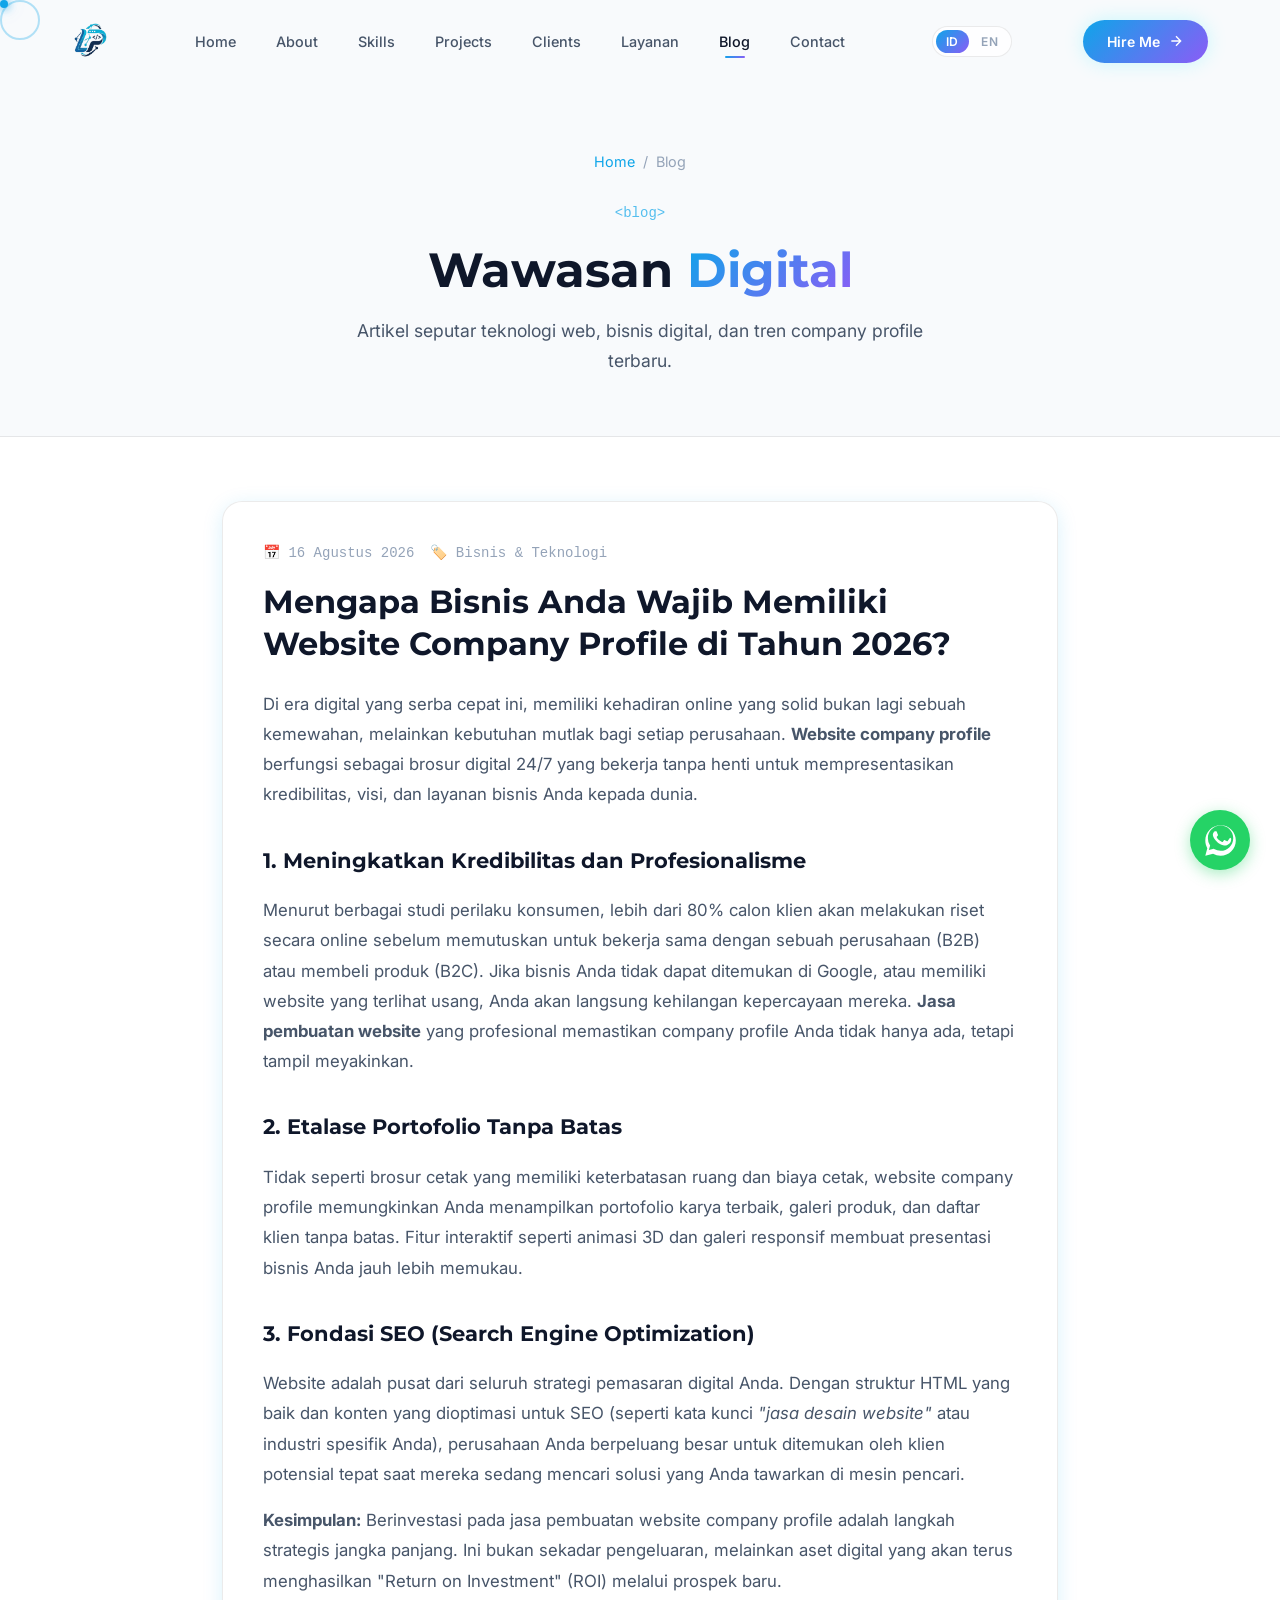
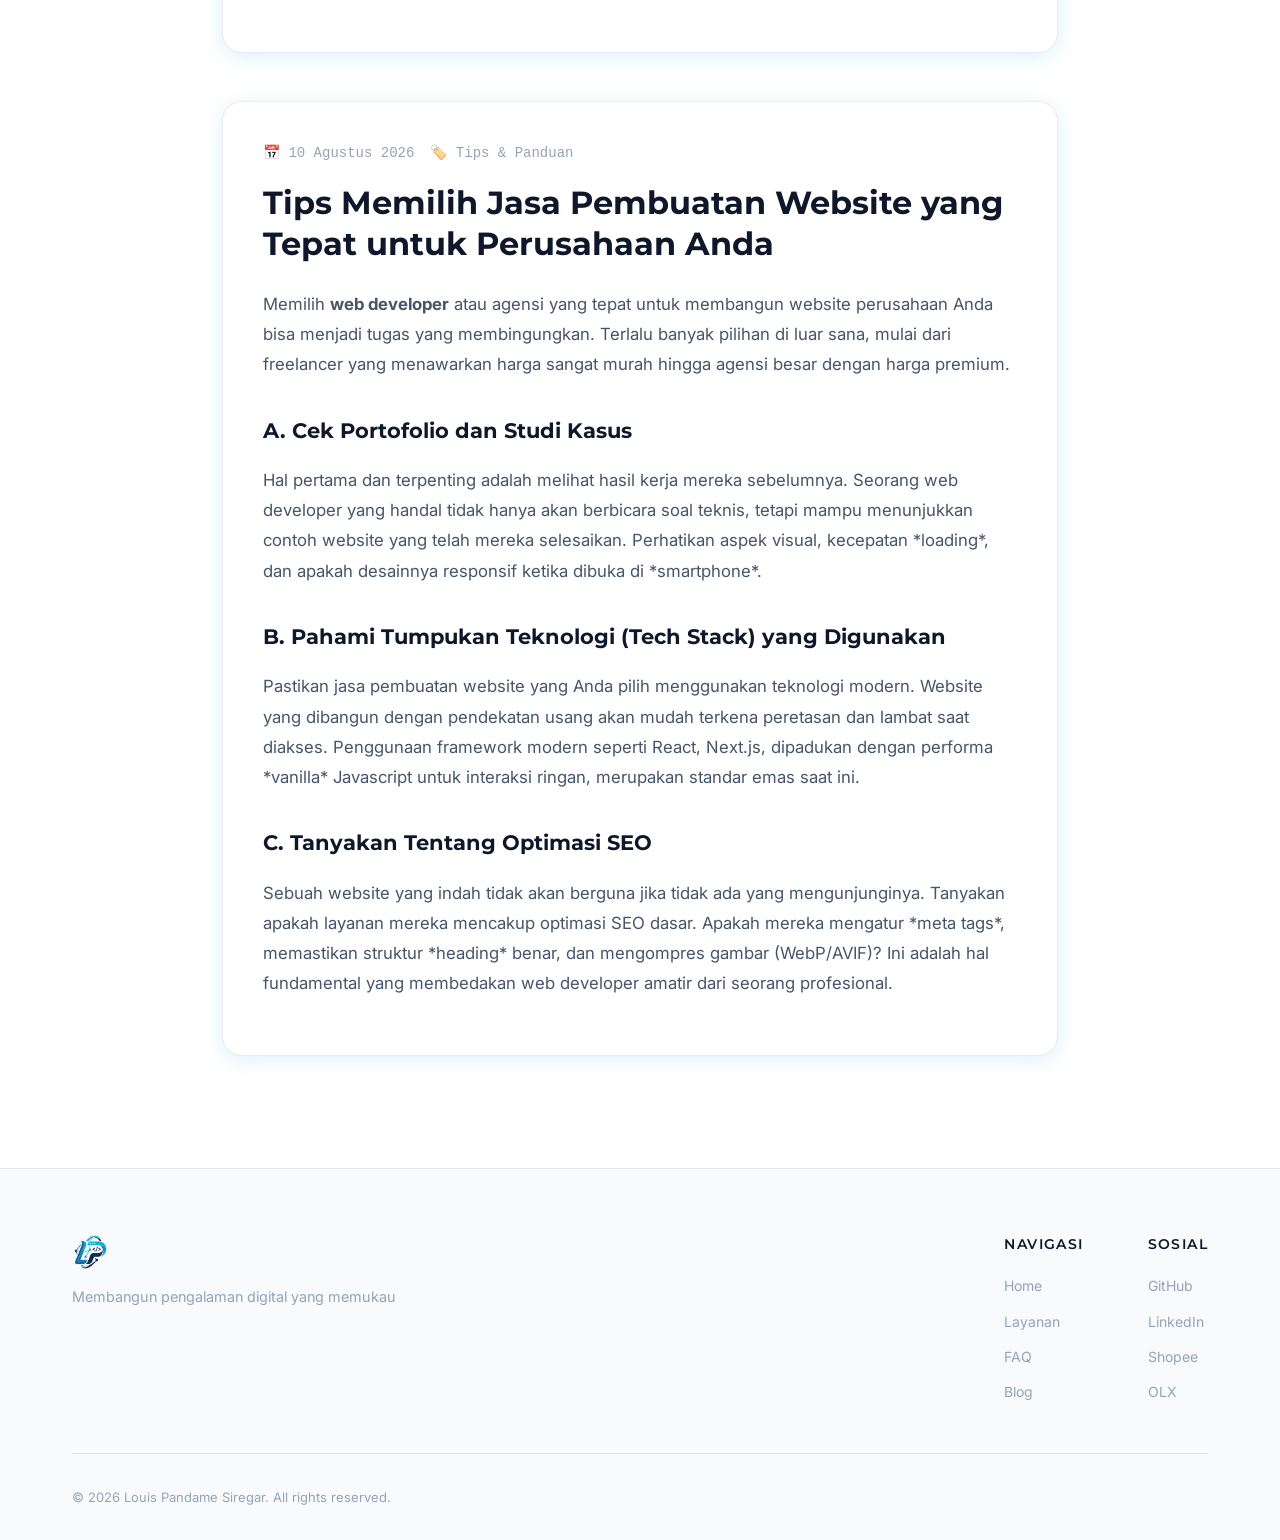
==== commit a790067d: "style: FAQ from card to line-separator, add FAQ link to footer nav on all pages" ====
--- a/blog.html
+++ b/blog.html
@@ -10,7 +10,9 @@
     <meta name="robots" content="index, follow">
 
     <!-- Favicon -->
-    <link rel="icon" type="image/webp" href="img/logo_louis.webp">
+    <link rel="icon" type="image/png" sizes="192x192" href="img/favicon-192x192.png">
+    <link rel="shortcut icon" href="favicon.ico">
+    <link rel="apple-touch-icon" sizes="180x180" href="img/apple-touch-icon.png">
 
     <!-- Open Graph -->
     <meta property="og:title" content="Blog & Wawasan - Louis Pandame Siregar">
@@ -231,6 +233,7 @@
                         <ul>
                             <li><a href="index.html#hero">Home</a></li>
                             <li><a href="index.html#services" data-i18n="blog-footer-layanan">Layanan</a></li>
+                            <li><a href="index.html#faq">FAQ</a></li>
                             <li><a href="blog.html">Blog</a></li>
                         </ul>
                     </div>
--- a/css/style.css
+++ b/css/style.css
@@ -1334,6 +1334,74 @@
     font-style: italic;
 }
 
+/* === FAQ Section === */
+.faq {
+    background: var(--bg-primary);
+    position: relative;
+    z-index: 1;
+}
+
+.faq-container {
+    max-width: 800px;
+    margin: 0 auto;
+}
+
+.faq-item {
+    border-bottom: 1px solid rgba(255, 255, 255, 0.08);
+    transition: all 0.3s ease;
+}
+
+.faq-item:last-child {
+    border-bottom: none;
+}
+
+.faq-item:hover {
+    background: rgba(14, 165, 233, 0.03);
+}
+
+.faq-question {
+    width: 100%;
+    text-align: left;
+    padding: 1.25rem 0.5rem;
+    background: none;
+    border: none;
+    display: flex;
+    justify-content: space-between;
+    align-items: center;
+    cursor: pointer;
+    color: var(--text-primary);
+    font-family: var(--font-heading);
+    font-size: 1.05rem;
+    font-weight: 600;
+    transition: all 0.3s ease;
+}
+
+.faq-question svg {
+    transition: transform 0.3s ease;
+    color: var(--color-primary);
+    flex-shrink: 0;
+    margin-left: 1rem;
+}
+
+.faq-item.active .faq-question svg {
+    transform: rotate(180deg);
+}
+
+.faq-answer {
+    max-height: 0;
+    overflow: hidden;
+    transition: max-height 0.4s ease-out;
+}
+
+.faq-answer-inner {
+    padding: 0 0.5rem 1.25rem 0.5rem;
+    color: var(--text-secondary);
+    line-height: 1.7;
+}
+
+.faq-answer-inner p {
+    margin: 0;
+}
 
 .projects {
     background: var(--bg-primary);
@@ -1345,6 +1413,69 @@
     grid-template-columns: repeat(2, 1fr);
     gap: 2rem;
 }
+
+/* View All Banner specific styles */
+.view-all-card {
+    grid-column: 1 / -1;
+    border-radius: var(--radius-lg);
+    overflow: hidden;
+    position: relative;
+    cursor: pointer;
+    box-shadow: 0 10px 30px rgba(0,0,0,0.3);
+}
+
+.view-all-link {
+    display: block;
+    width: 100%;
+    height: 100%;
+}
+
+.view-all-card .project-image {
+    height: 350px;
+    width: 100%;
+}
+
+.view-all-overlay {
+    position: absolute;
+    inset: 0;
+    background: rgba(10, 10, 10, 0.6);
+    display: flex;
+    flex-direction: column;
+    justify-content: center;
+    align-items: center;
+    color: var(--text-primary);
+    transition: all var(--transition-normal);
+}
+
+.view-all-overlay h3 {
+    font-size: 2.5rem;
+    font-family: var(--font-heading);
+    letter-spacing: 2px;
+    margin-bottom: 1rem;
+    text-shadow: 0 2px 10px rgba(0,0,0,0.5);
+    background: linear-gradient(135deg, #ffffff 0%, #a0a0a0 100%);
+    -webkit-background-clip: text;
+    -webkit-text-fill-color: transparent;
+    transition: all var(--transition-normal);
+}
+
+.view-all-overlay svg {
+    color: var(--color-primary);
+    transition: transform 0.4s cubic-bezier(0.175, 0.885, 0.32, 1.275);
+}
+
+.view-all-card:hover .view-all-overlay {
+    background: rgba(10, 10, 10, 0.4);
+}
+
+.view-all-card:hover .view-all-overlay h3 {
+    transform: scale(1.05);
+}
+
+.view-all-card:hover .view-all-overlay svg {
+    transform: translateX(10px);
+}
+
 
 .project-card {
     background: var(--bg-card);
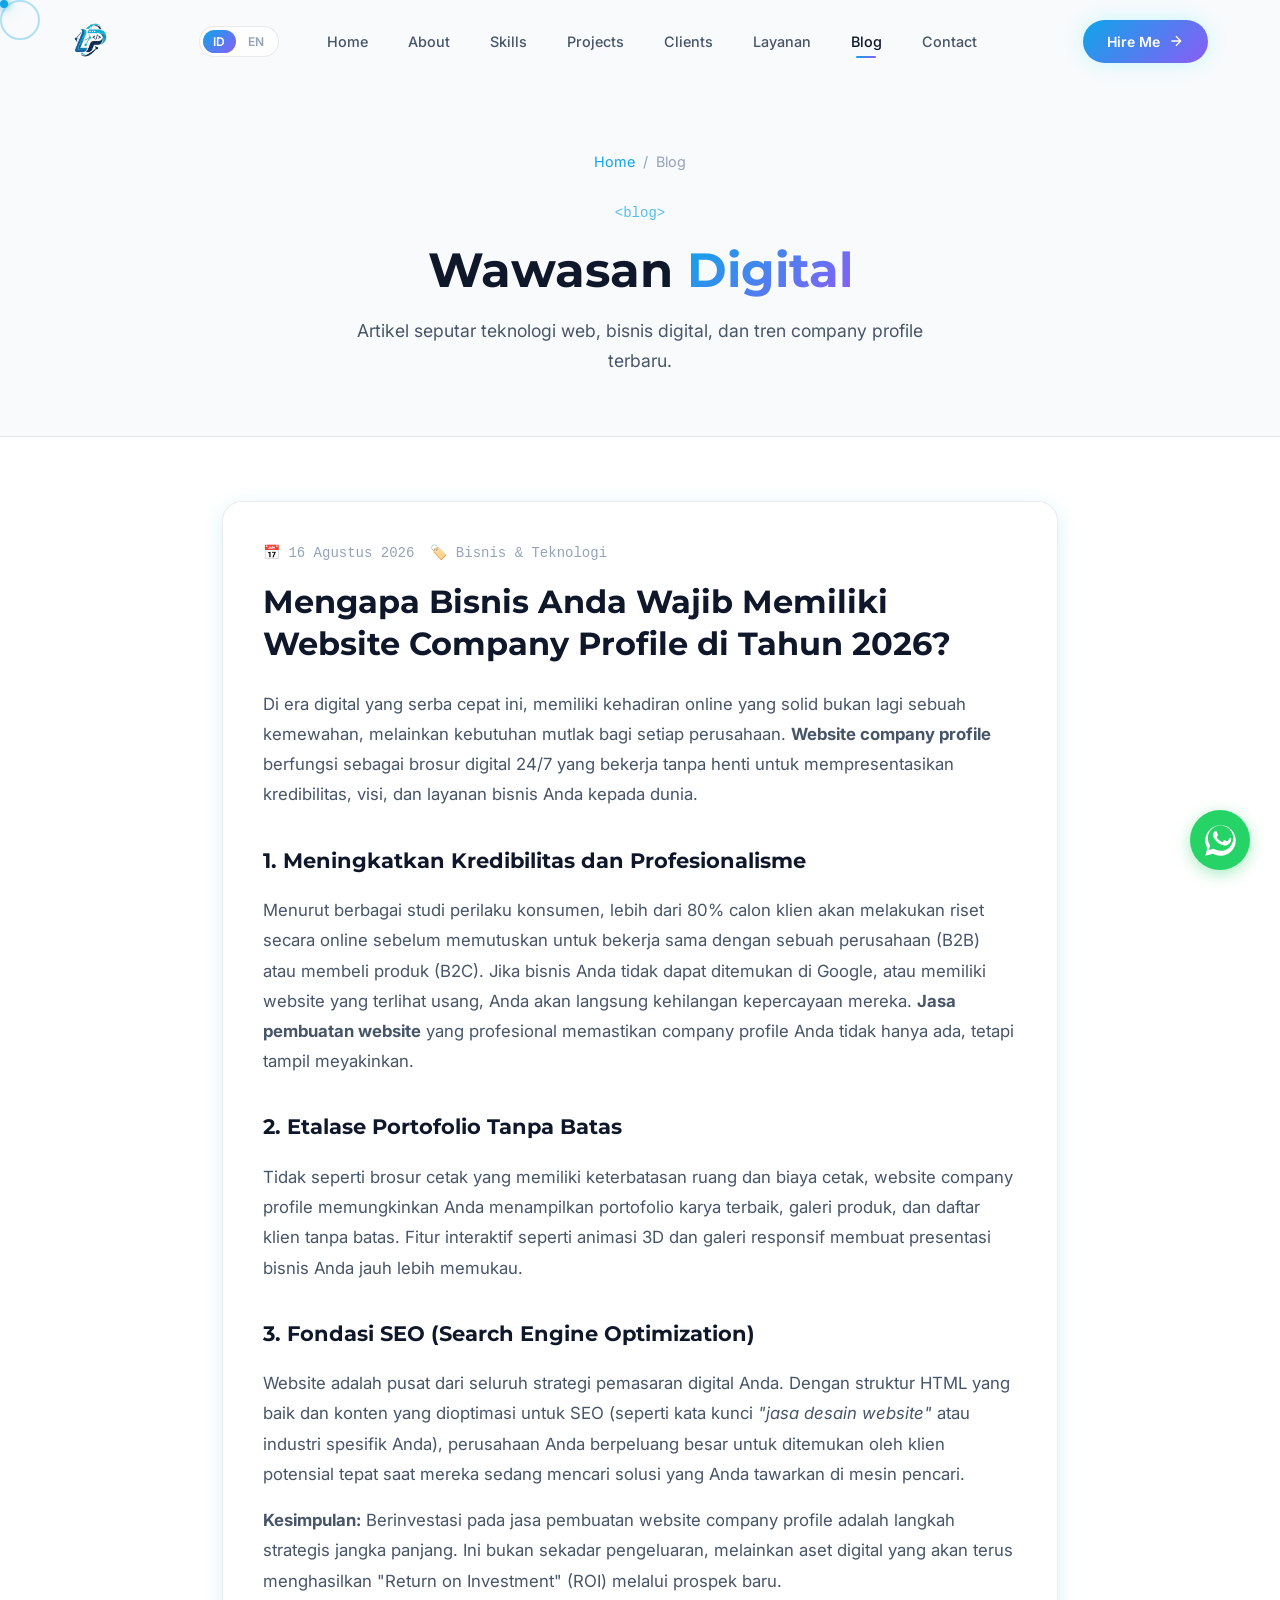
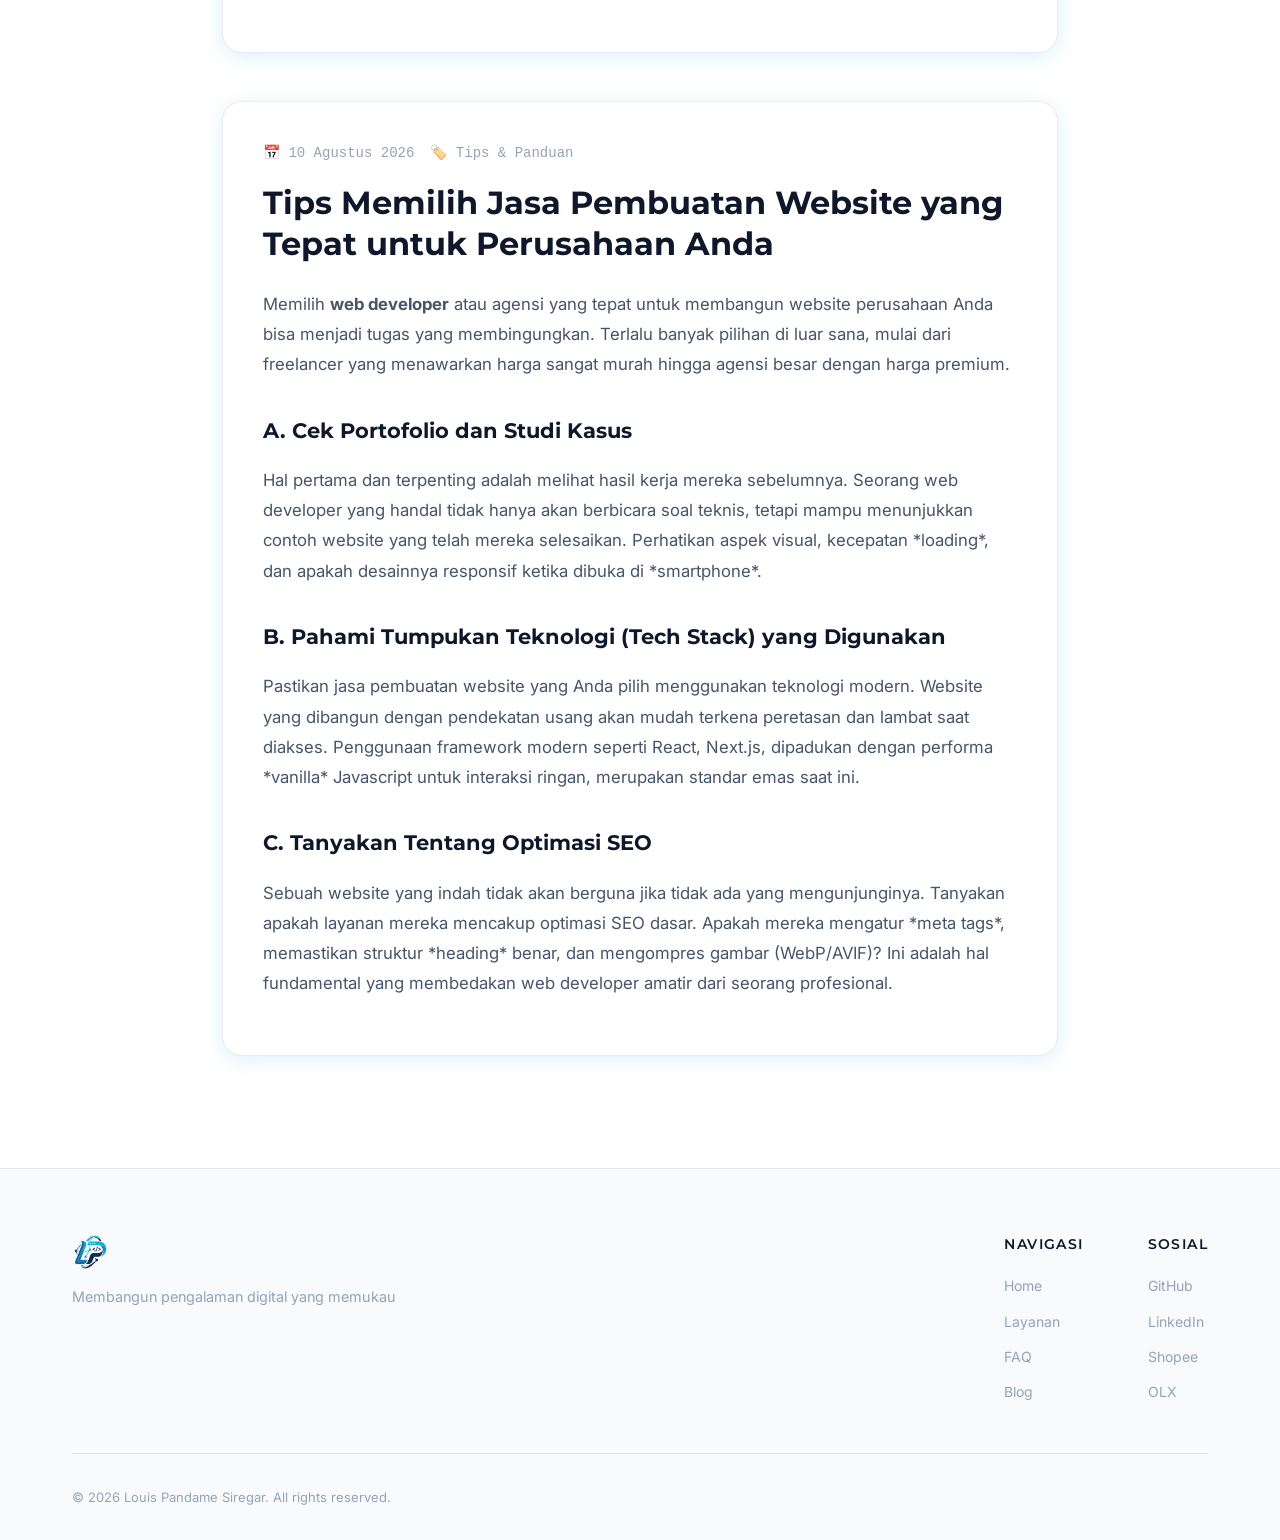
==== commit 23bdc97e: "UI Updates: move lang-toggle in blog and portfolio, fix mobile scroll on swipe grids, and format foo" ====
--- a/blog.html
+++ b/blog.html
@@ -97,8 +97,8 @@
             margin-bottom: 1.5rem;
             display: flex;
             align-items: center;
+            justify-content: center;
             gap: 0.5rem;
-            justify-content: center;
         }
         .breadcrumbs a {
             color: var(--color-primary);
@@ -123,6 +123,10 @@
             </a>
 
             <div class="nav-menu" id="nav-menu">
+                <div class="lang-toggle" id="lang-toggle">
+                    <button class="lang-btn active" data-lang="id">ID</button>
+                    <button class="lang-btn" data-lang="en">EN</button>
+                </div>
                 <ul class="nav-list">
                     <li class="nav-item"><a href="index.html#hero" class="nav-link">Home</a></li>
                     <li class="nav-item"><a href="index.html#about" class="nav-link">About</a></li>
@@ -135,10 +139,6 @@
                 </ul>
             </div>
 
-            <div class="lang-toggle" id="lang-toggle">
-                <button class="lang-btn active" data-lang="id">ID</button>
-                <button class="lang-btn" data-lang="en">EN</button>
-            </div>
 
             <a href="index.html#contact" class="nav-cta">
                 <span data-i18n="nav-cta">Hire Me</span>
--- a/css/style.css
+++ b/css/style.css
@@ -292,6 +292,7 @@
 .nav-menu {
     display: flex;
     align-items: center;
+    gap: 2rem;
 }
 
 .nav-list {
@@ -1414,7 +1415,7 @@
     gap: 2rem;
 }
 
-/* View All Banner specific styles */
+/* View All Banner — Bento Mosaic */
 .view-all-card {
     grid-column: 1 / -1;
     border-radius: var(--radius-lg);
@@ -1428,53 +1429,121 @@
     display: block;
     width: 100%;
     height: 100%;
-}
-
-.view-all-card .project-image {
-    height: 350px;
+    text-decoration: none;
+}
+
+/* ---- Mosaic Grid ---- */
+.mosaic-grid {
+    display: grid;
+    grid-template-columns: repeat(4, 1fr);
+    grid-template-rows: 180px 180px;
+    gap: 4px;
+    height: 364px;
     width: 100%;
 }
 
+/* Named grid areas for bento-style asymmetry */
+.mosaic-item.mosaic-large {
+    grid-column: 1 / 3; /* Cols 1, 2 */
+    grid-row: 1 / 2;    /* Row 1 */
+}
+
+.mosaic-item.mosaic-tall {
+    grid-column: 4 / 5; /* Col 4 */
+    grid-row: 1 / 3;    /* Rows 1, 2 */
+}
+
+.mosaic-item:nth-child(3) {
+    grid-column: 3 / 4; /* Col 3 */
+    grid-row: 1 / 2;    /* Row 1 */
+}
+
+.mosaic-item:nth-child(4) {
+    grid-column: 1 / 2; /* Col 1 */
+    grid-row: 2 / 3;    /* Row 2 */
+}
+
+.mosaic-item.mosaic-wide {
+    grid-column: 2 / 4; /* Cols 2, 3 */
+    grid-row: 2 / 3;    /* Row 2 */
+}
+
+.mosaic-item {
+    overflow: hidden;
+    position: relative;
+}
+
+.mosaic-item img {
+    width: 100%;
+    height: 100%;
+    object-fit: cover;
+    transition: transform 0.6s ease, filter 0.6s ease;
+    filter: brightness(0.7) saturate(0.9);
+}
+
+.view-all-card:hover .mosaic-item img {
+    transform: scale(1.08);
+    filter: brightness(0.85) saturate(1.1);
+}
+
+/* ---- Overlay ---- */
 .view-all-overlay {
     position: absolute;
     inset: 0;
-    background: rgba(10, 10, 10, 0.6);
+    background: linear-gradient(135deg, rgba(10, 10, 30, 0.7) 0%, rgba(14, 165, 233, 0.15) 100%);
+    backdrop-filter: blur(2px);
     display: flex;
     flex-direction: column;
     justify-content: center;
     align-items: center;
     color: var(--text-primary);
-    transition: all var(--transition-normal);
+    transition: all 0.5s ease;
+    z-index: 2;
+    gap: 0.5rem;
 }
 
 .view-all-overlay h3 {
     font-size: 2.5rem;
     font-family: var(--font-heading);
     letter-spacing: 2px;
-    margin-bottom: 1rem;
-    text-shadow: 0 2px 10px rgba(0,0,0,0.5);
-    background: linear-gradient(135deg, #ffffff 0%, #a0a0a0 100%);
+    margin-bottom: 0;
+    text-shadow: 0 2px 20px rgba(0,0,0,0.6);
+    background: linear-gradient(135deg, #ffffff 0%, #c0c0c0 100%);
     -webkit-background-clip: text;
     -webkit-text-fill-color: transparent;
     transition: all var(--transition-normal);
 }
 
+.view-all-count {
+    font-size: 0.95rem;
+    color: rgba(255, 255, 255, 0.6);
+    letter-spacing: 1px;
+    text-transform: uppercase;
+    font-weight: 500;
+    margin-bottom: 0.5rem;
+}
+
 .view-all-overlay svg {
     color: var(--color-primary);
     transition: transform 0.4s cubic-bezier(0.175, 0.885, 0.32, 1.275);
+    filter: drop-shadow(0 0 8px rgba(14, 165, 233, 0.4));
 }
 
 .view-all-card:hover .view-all-overlay {
-    background: rgba(10, 10, 10, 0.4);
+    background: linear-gradient(135deg, rgba(10, 10, 30, 0.45) 0%, rgba(14, 165, 233, 0.08) 100%);
+    backdrop-filter: blur(0px);
 }
 
 .view-all-card:hover .view-all-overlay h3 {
     transform: scale(1.05);
+    background: linear-gradient(135deg, #ffffff 0%, #e0e0e0 100%);
+    -webkit-background-clip: text;
 }
 
 .view-all-card:hover .view-all-overlay svg {
     transform: translateX(10px);
 }
+
 
 
 .project-card {
@@ -2095,6 +2164,12 @@
         right: 0;
     }
 
+    .nav-menu .lang-toggle {
+        position: absolute;
+        top: 1.5rem;
+        left: 2rem;
+    }
+
     .nav-list {
         flex-direction: column;
         gap: 0.25rem;
@@ -2105,10 +2180,17 @@
         padding: 0.875rem 1rem;
         font-size: 1.1rem;
         border-radius: var(--radius-sm);
+        color: rgba(255, 255, 255, 0.85); /* Tambahkan agar warna terang */
+    }
+
+    .nav-link.active {
+        color: #ffffff;
+        background: rgba(255, 255, 255, 0.1);
     }
 
     .nav-link:hover {
-        background: rgba(255, 255, 255, 0.03);
+        background: rgba(255, 255, 255, 0.05);
+        color: #ffffff;
     }
 
     .nav-link::after {
@@ -2148,6 +2230,48 @@
 
     .project-card.featured .project-image {
         height: 240px;
+    }
+
+    /* Mosaic responsive */
+    .mosaic-grid {
+        grid-template-columns: repeat(2, 1fr);
+        grid-template-rows: 120px 120px;
+        height: 244px;
+        gap: 3px;
+    }
+
+    .mosaic-item.mosaic-large {
+        grid-column: 1 / 2;
+        grid-row: 1 / 2;
+    }
+
+    .mosaic-item.mosaic-tall {
+        grid-column: 2 / 3;
+        grid-row: 1 / 3;
+    }
+
+    .mosaic-item:nth-child(3),
+    .mosaic-item:nth-child(4) {
+        display: none;
+    }
+
+    .mosaic-item.mosaic-wide {
+        grid-column: 1 / 2;
+        grid-row: 2 / 3;
+    }
+
+    .view-all-overlay h3 {
+        font-size: 1.5rem;
+        letter-spacing: 1px;
+    }
+
+    .view-all-count {
+        font-size: 0.8rem;
+    }
+
+    .view-all-overlay svg {
+        width: 28px;
+        height: 28px;
     }
 
     /* About */
@@ -2162,7 +2286,9 @@
     }
 
     .footer-links {
-        gap: 2rem;
+        justify-content: center;
+        gap: 6rem;
+        width: 100%;
     }
 
     .footer-bottom {
@@ -2318,10 +2444,9 @@
         display: flex;
         flex-wrap: nowrap;
         overflow-x: auto;
-        scroll-snap-type: x proximity;
-        touch-action: pan-y pan-x;
-        overscroll-behavior-y: contain;
-        scroll-behavior: smooth;
+        overflow-y: hidden;
+        scroll-snap-type: x mandatory;
+        overscroll-behavior-x: contain;
         padding-bottom: 1rem; /* Ruang untuk scrollbar/bayangan */
         padding-left: 7.5vw;  /* Agar item pertama di tengah */
         padding-right: 7.5vw; /* Agar item terakhir di tengah */
@@ -2378,14 +2503,5 @@
     }
 
     /* Nudge Animation for Swipe Hint (Repeats every 4 seconds) */
-    @keyframes swipeNudge {
-        0%, 75%, 100% { transform: translateX(0); }
-        80% { transform: translateX(-15px) rotate(-1deg); }
-        88% { transform: translateX(5px) rotate(1deg); }
-        95% { transform: translateX(-8px); }
-    }
-
-    .shake-hint {
-        animation: swipeNudge 4s cubic-bezier(0.36, 0.07, 0.19, 0.97) infinite;
-    }
-}
+    /* shake-hint animation removed — mengganggu scroll */
+}
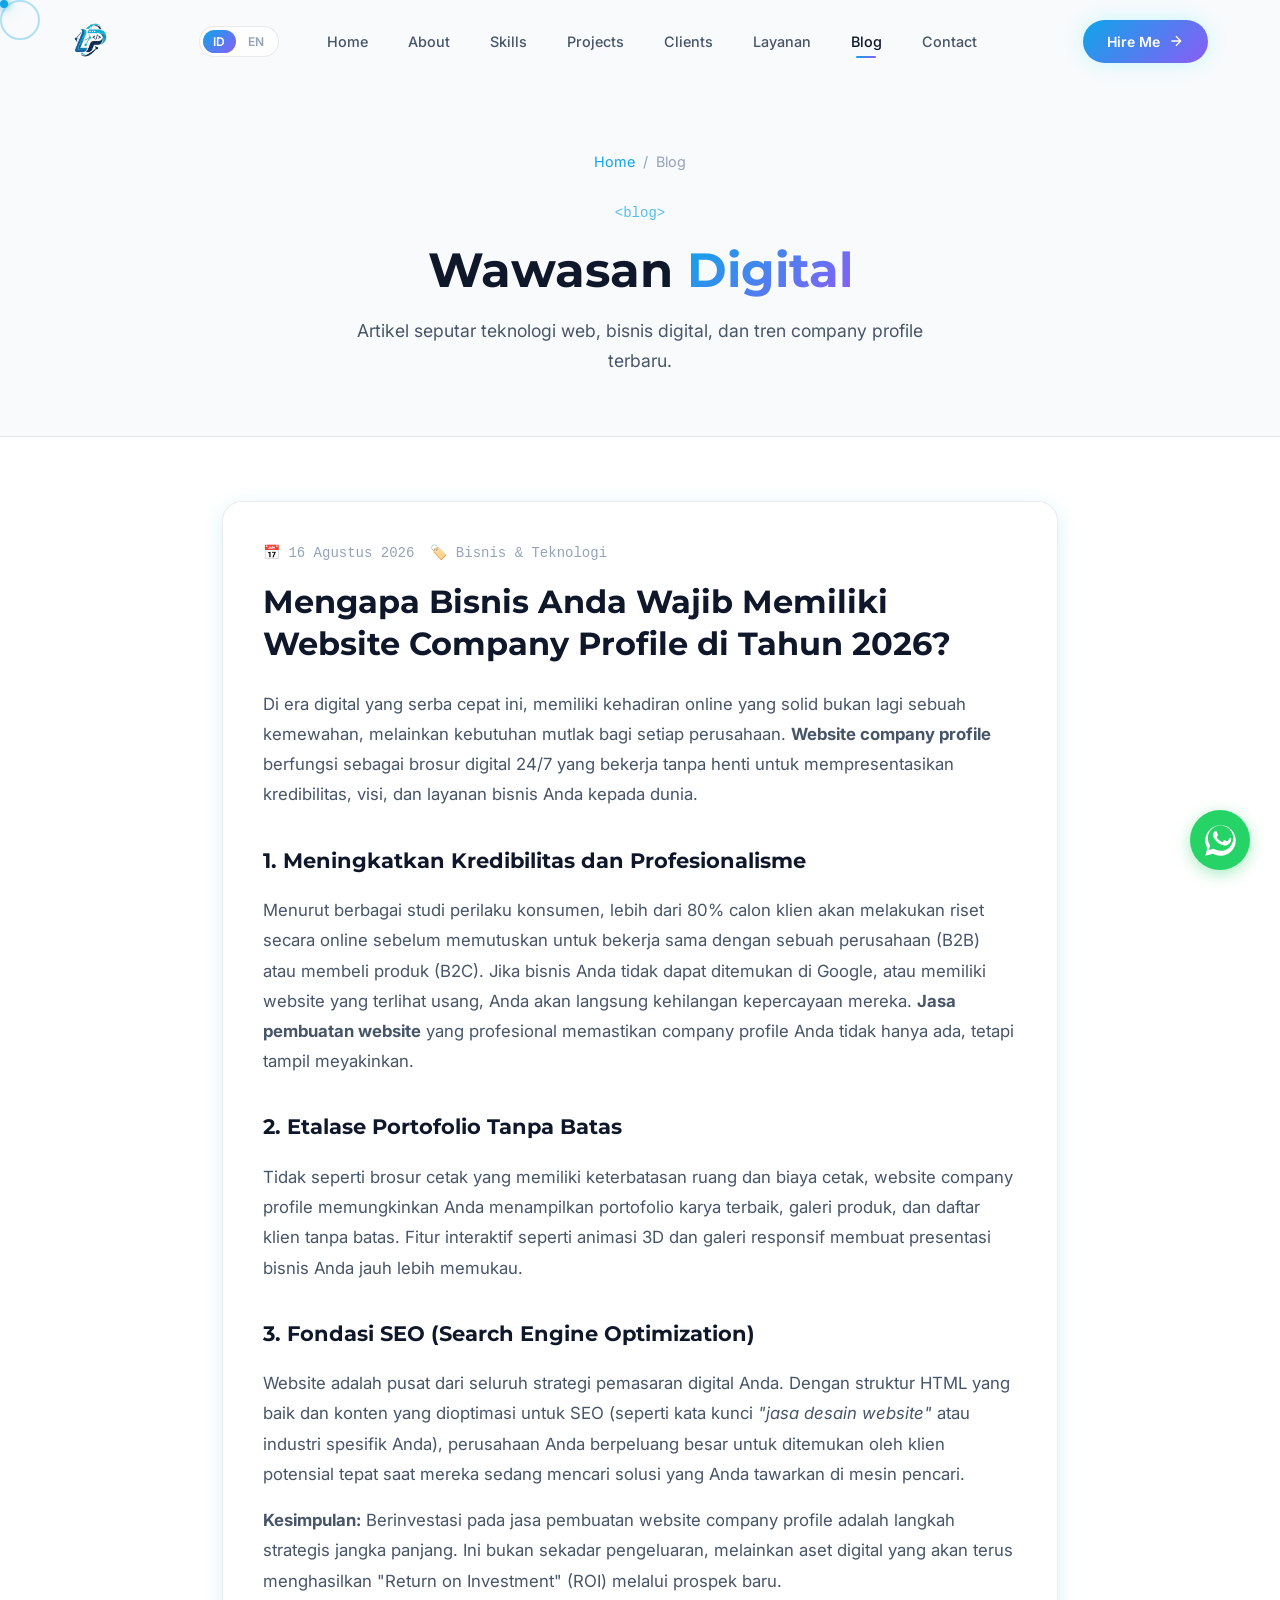
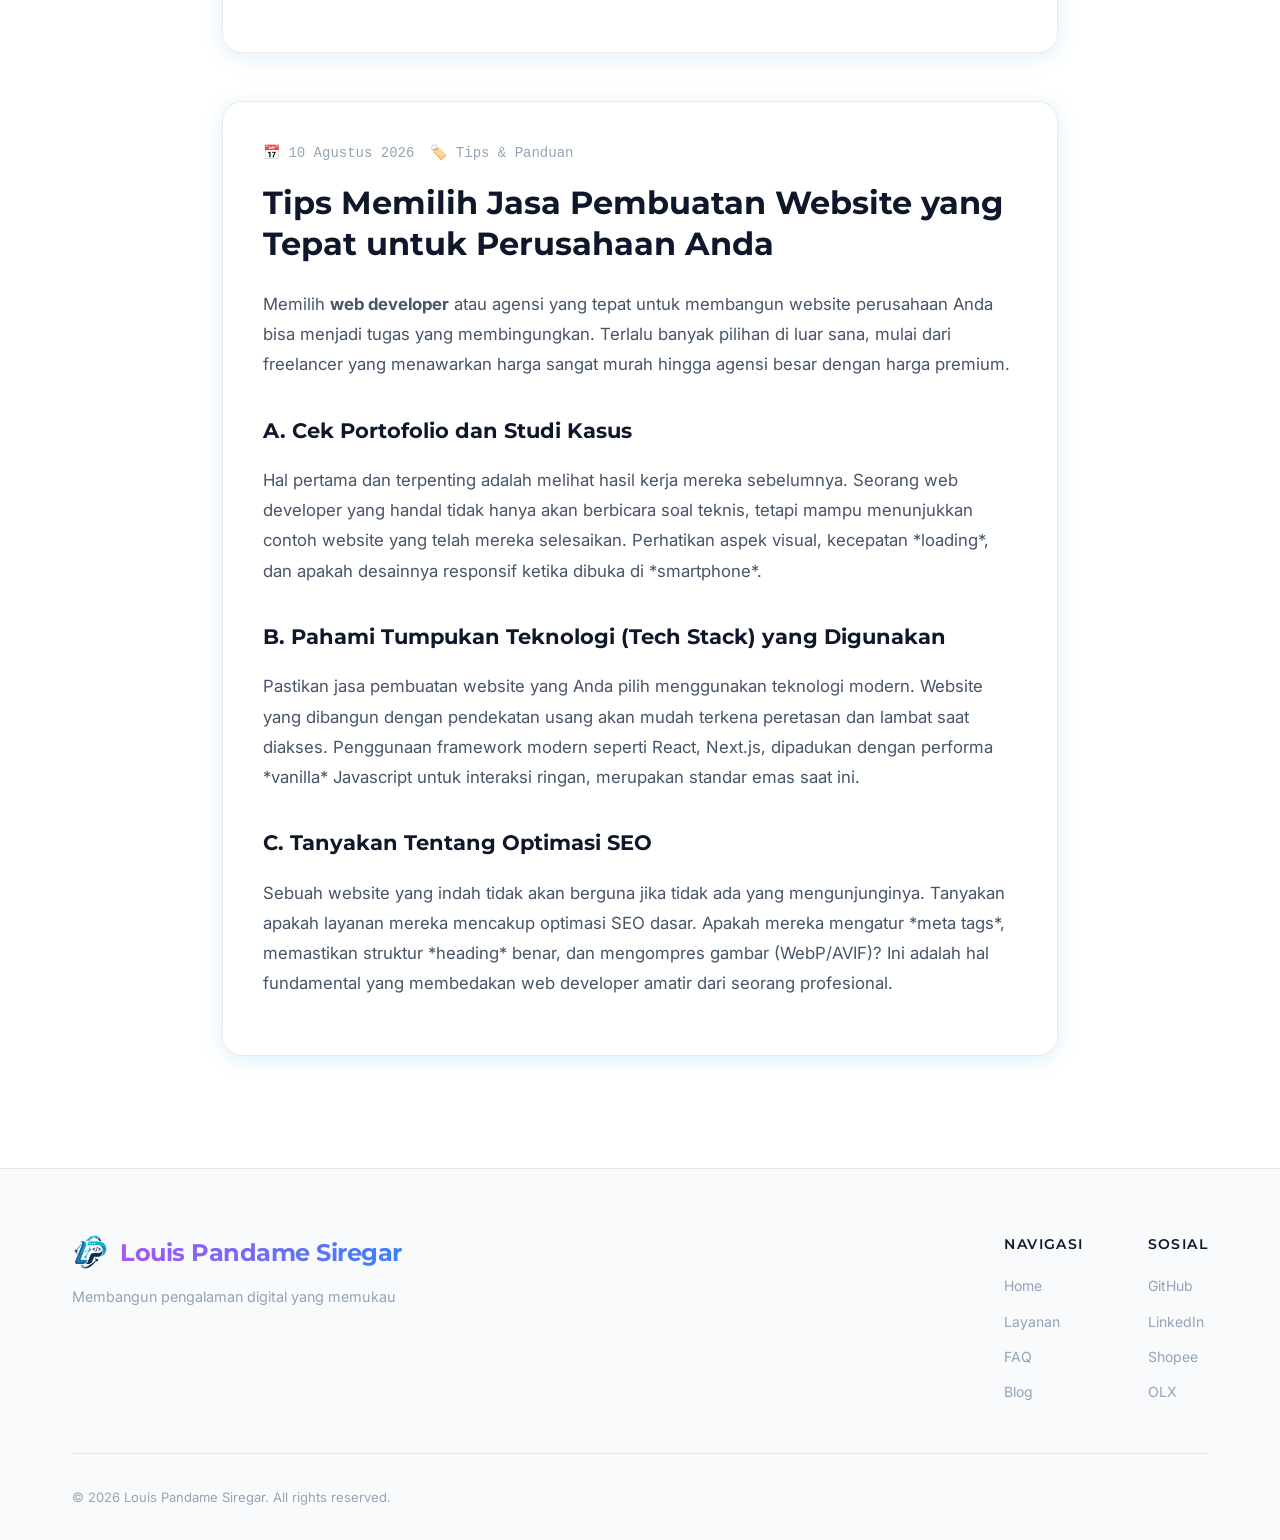
==== commit b7c5ea4c: "fix: add styled name to blog footer" ====
--- a/blog.html
+++ b/blog.html
@@ -221,8 +221,9 @@
         <div class="container">
             <div class="footer-content">
                 <div class="footer-brand">
-                    <a href="index.html#hero" class="footer-logo">
+                    <a href="index.html#hero" class="footer-logo" style="display: flex; align-items: center; gap: 12px; flex-wrap: wrap; text-decoration: none;">
                         <img src="img/logo_louis.webp" alt="Louis Logo" class="site-logo">
+                        <span style="font-size: 1.5rem; font-weight: 700; background: linear-gradient(to right, #a855f7, #3b82f6); -webkit-background-clip: text; -webkit-text-fill-color: transparent; letter-spacing: -0.5px; max-width: 100%;">Louis Pandame Siregar</span>
                     </a>
                     <p class="footer-tagline" data-i18n="footer-tagline">Membangun pengalaman digital yang memukau</p>
                 </div>
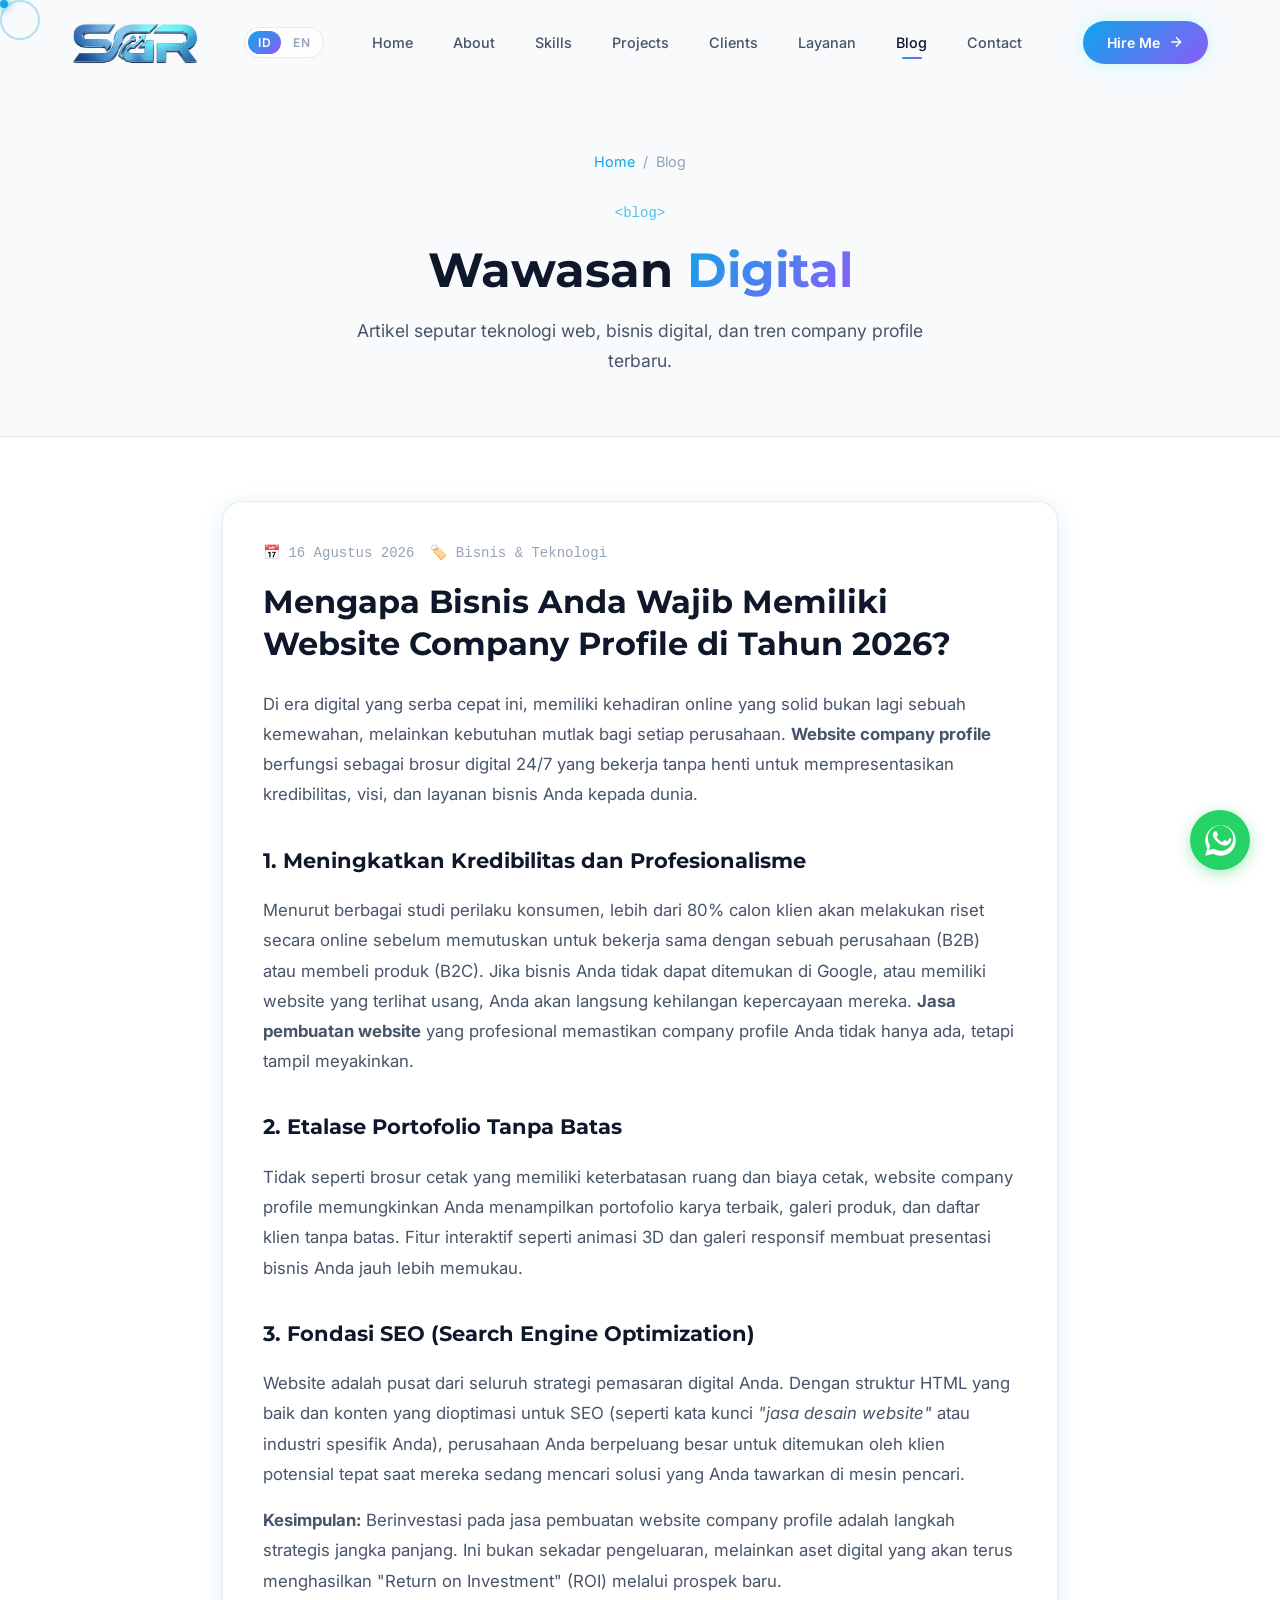
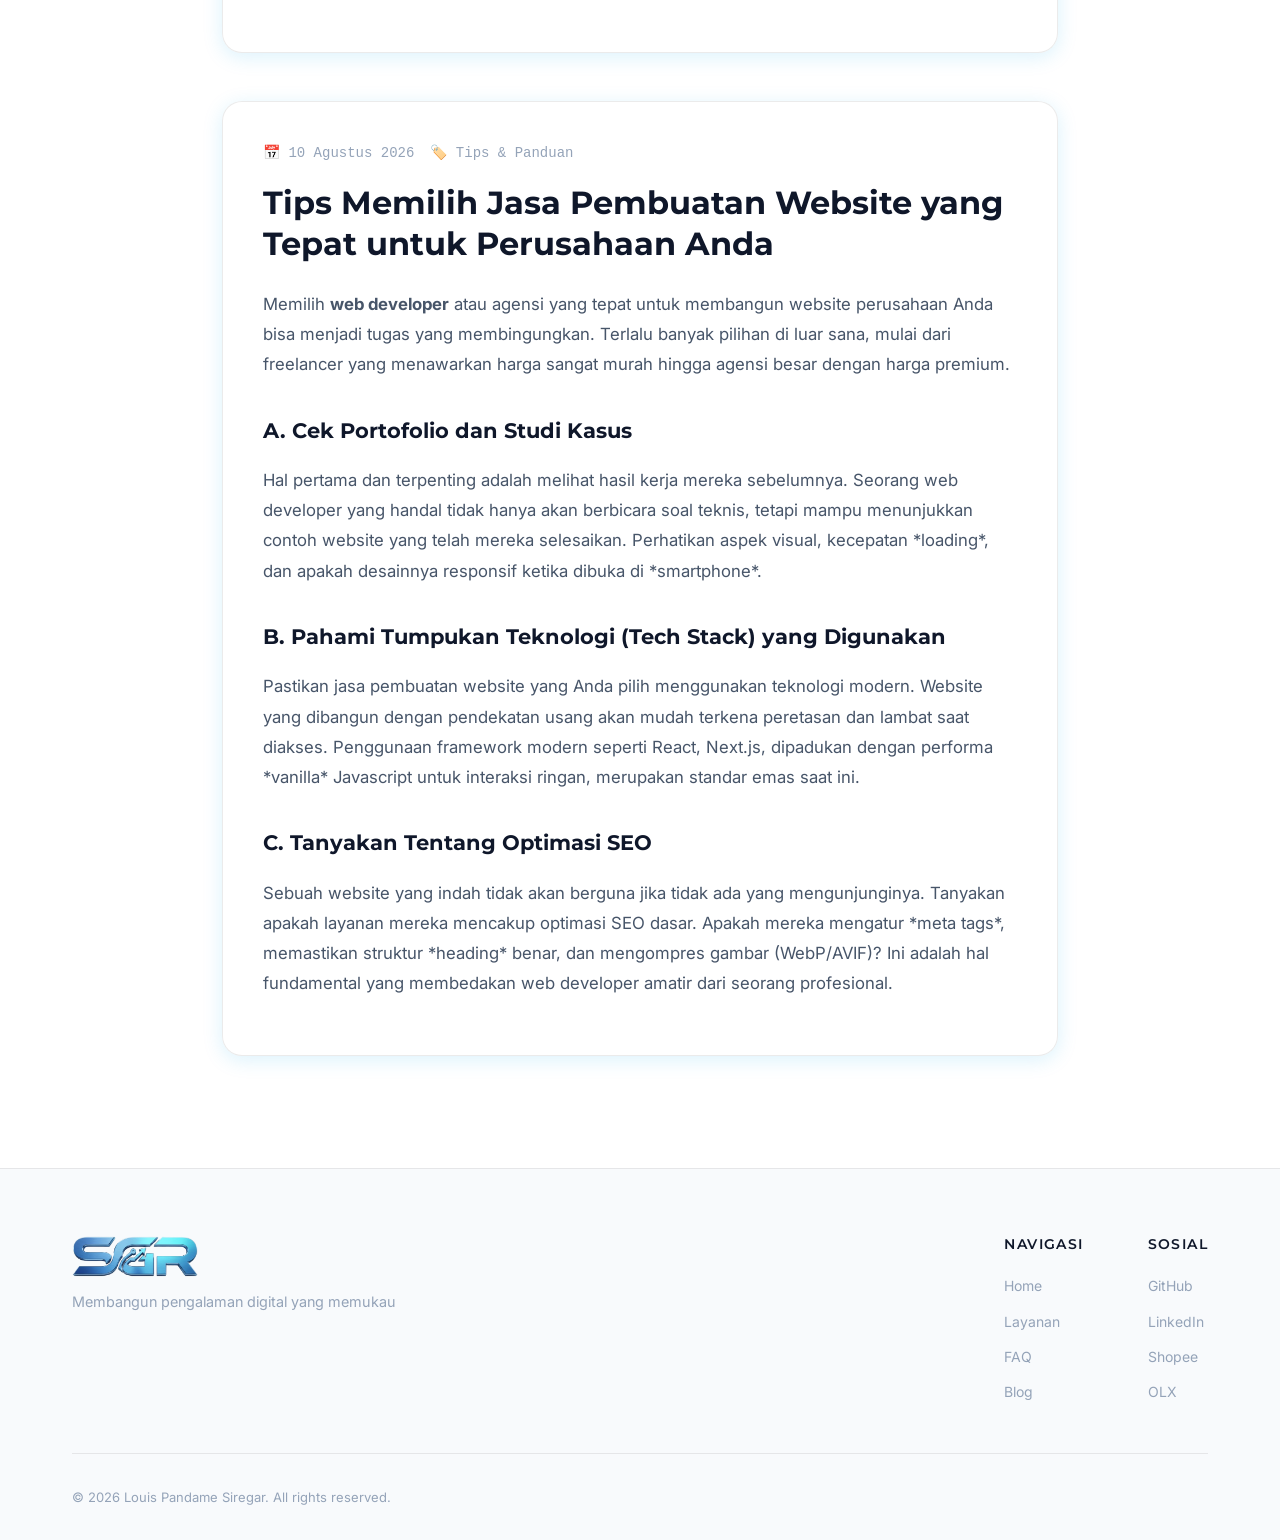
==== commit 66d9cae2: "Update logo and styling: apply logo.png globally, reduce section padding, fix hero canvas sizing" ====
--- a/blog.html
+++ b/blog.html
@@ -10,9 +10,9 @@
     <meta name="robots" content="index, follow">
 
     <!-- Favicon -->
-    <link rel="icon" type="image/png" sizes="192x192" href="img/favicon-192x192.png">
-    <link rel="shortcut icon" href="favicon.ico">
-    <link rel="apple-touch-icon" sizes="180x180" href="img/apple-touch-icon.png">
+    <link rel="icon" type="image/png" href="logo.png">
+    <link rel="shortcut icon" href="logo.png">
+    <link rel="apple-touch-icon" href="logo.png">
 
     <!-- Open Graph -->
     <meta property="og:title" content="Blog & Wawasan - Louis Pandame Siregar">
@@ -119,7 +119,7 @@
     <nav class="navbar" id="navbar">
         <div class="nav-container">
             <a href="index.html#hero" class="nav-logo" id="nav-logo">
-                <img src="img/logo_louis.webp" alt="Louis Logo" class="site-logo">
+                <img src="logo.png" alt="Louis Logo" class="site-logo">
             </a>
 
             <div class="nav-menu" id="nav-menu">
@@ -222,8 +222,7 @@
             <div class="footer-content">
                 <div class="footer-brand">
                     <a href="index.html#hero" class="footer-logo" style="display: flex; align-items: center; gap: 12px; flex-wrap: wrap; text-decoration: none;">
-                        <img src="img/logo_louis.webp" alt="Louis Logo" class="site-logo">
-                        <span style="font-size: 1.5rem; font-weight: 700; background: linear-gradient(to right, #a855f7, #3b82f6); -webkit-background-clip: text; -webkit-text-fill-color: transparent; letter-spacing: -0.5px; max-width: 100%;">Louis Pandame Siregar</span>
+                        <img src="logo.png" alt="Louis Logo" class="site-logo">
                     </a>
                     <p class="footer-tagline" data-i18n="footer-tagline">Membangun pengalaman digital yang memukau</p>
                 </div>
--- a/css/style.css
+++ b/css/style.css
@@ -35,7 +35,7 @@
     --font-body: 'Inter', sans-serif;
 
     /* Spacing */
-    --section-padding: 80px;
+    --section-padding: 40px;
     --container-width: 1200px;
 
     /* Borders */
@@ -279,7 +279,7 @@
 }
 
 .site-logo {
-    height: 40px;
+    height: 45px;
     width: auto;
     object-fit: contain;
     transition: transform var(--transition-fast);
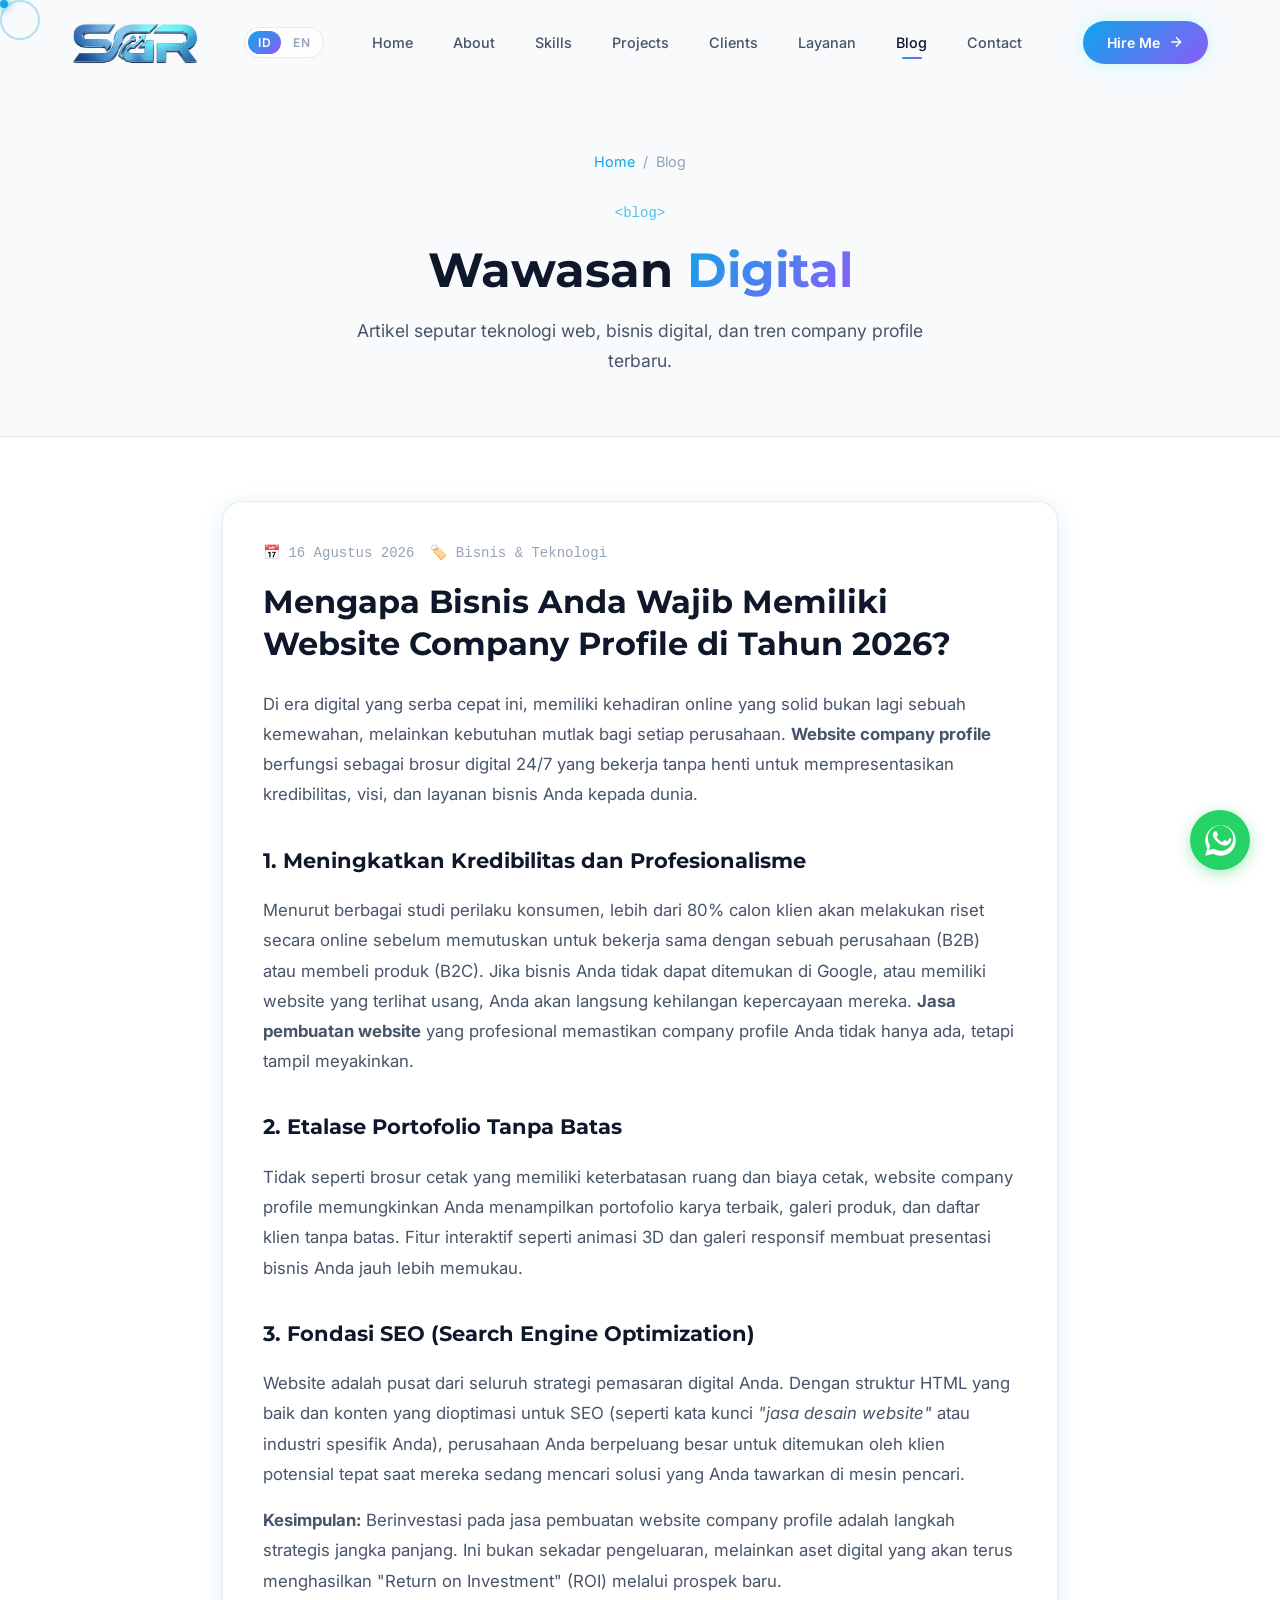
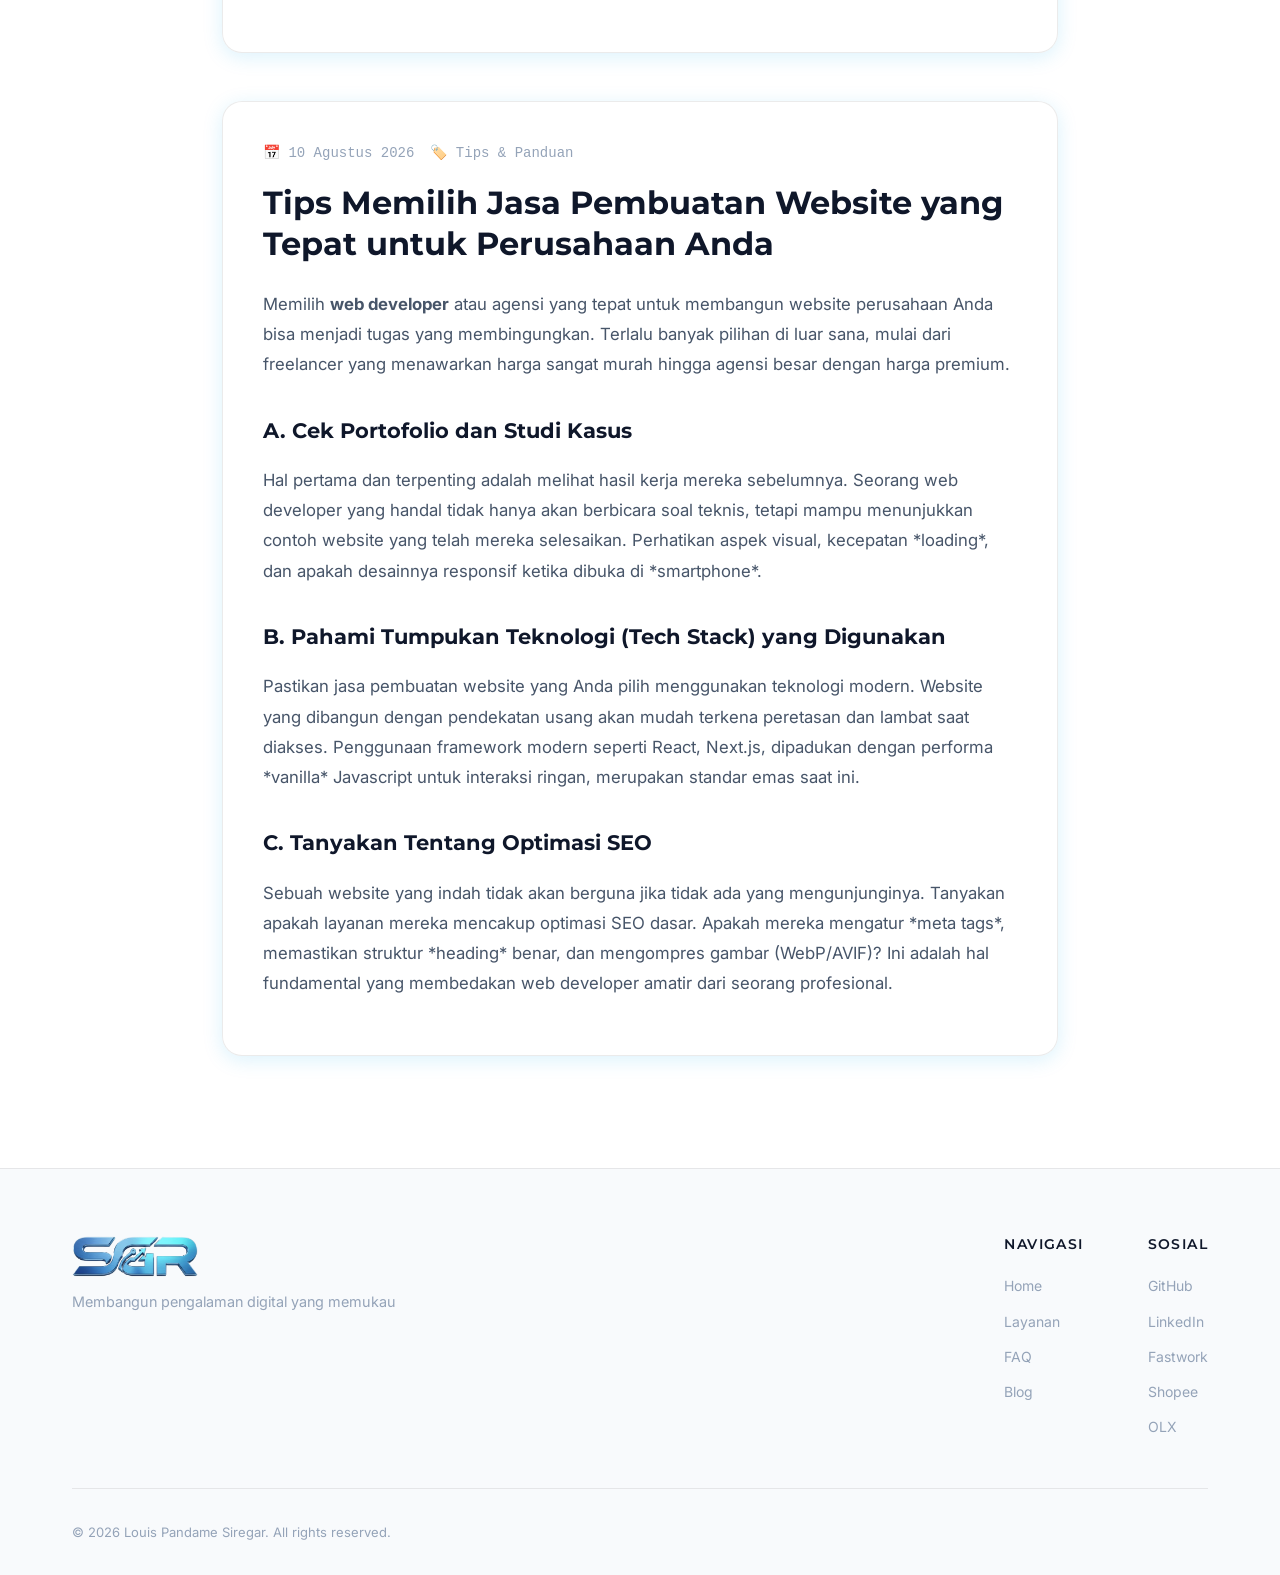
==== commit b8c4498b: "Update footer social links with Fastwork and fix mobile nav-menu z-index" ====
--- a/blog.html
+++ b/blog.html
@@ -242,6 +242,7 @@
                         <ul>
                             <li><a href="https://github.com/Louispandamesiregar" target="_blank">GitHub</a></li>
                             <li><a href="https://www.linkedin.com/in/louispandamesiregar" target="_blank">LinkedIn</a></li>
+                            <li><a href="https://fastwork.id/byob/ua6UcYuKLO?openExternalBrowser=1" target="_blank">Fastwork</a></li>
                             <li><a href="https://shopee.co.id/iskacollection" target="_blank">Shopee</a></li>
                             <li><a href="https://www.olx.co.id/item/jasa-pembuatan-website-custom-company-profile-profesional-iid-947584684" target="_blank">OLX</a></li>
                         </ul>
--- a/css/style.css
+++ b/css/style.css
@@ -355,7 +355,7 @@
     display: none;
     flex-direction: column;
     gap: 5px;
-    z-index: 10;
+    z-index: 100;
     padding: 5px;
 }
 
@@ -2158,6 +2158,7 @@
         padding: 5rem 2rem 2rem;
         transition: right var(--transition-slow);
         border-left: var(--border-subtle);
+        z-index: 99;
     }
 
     .nav-menu.active {
